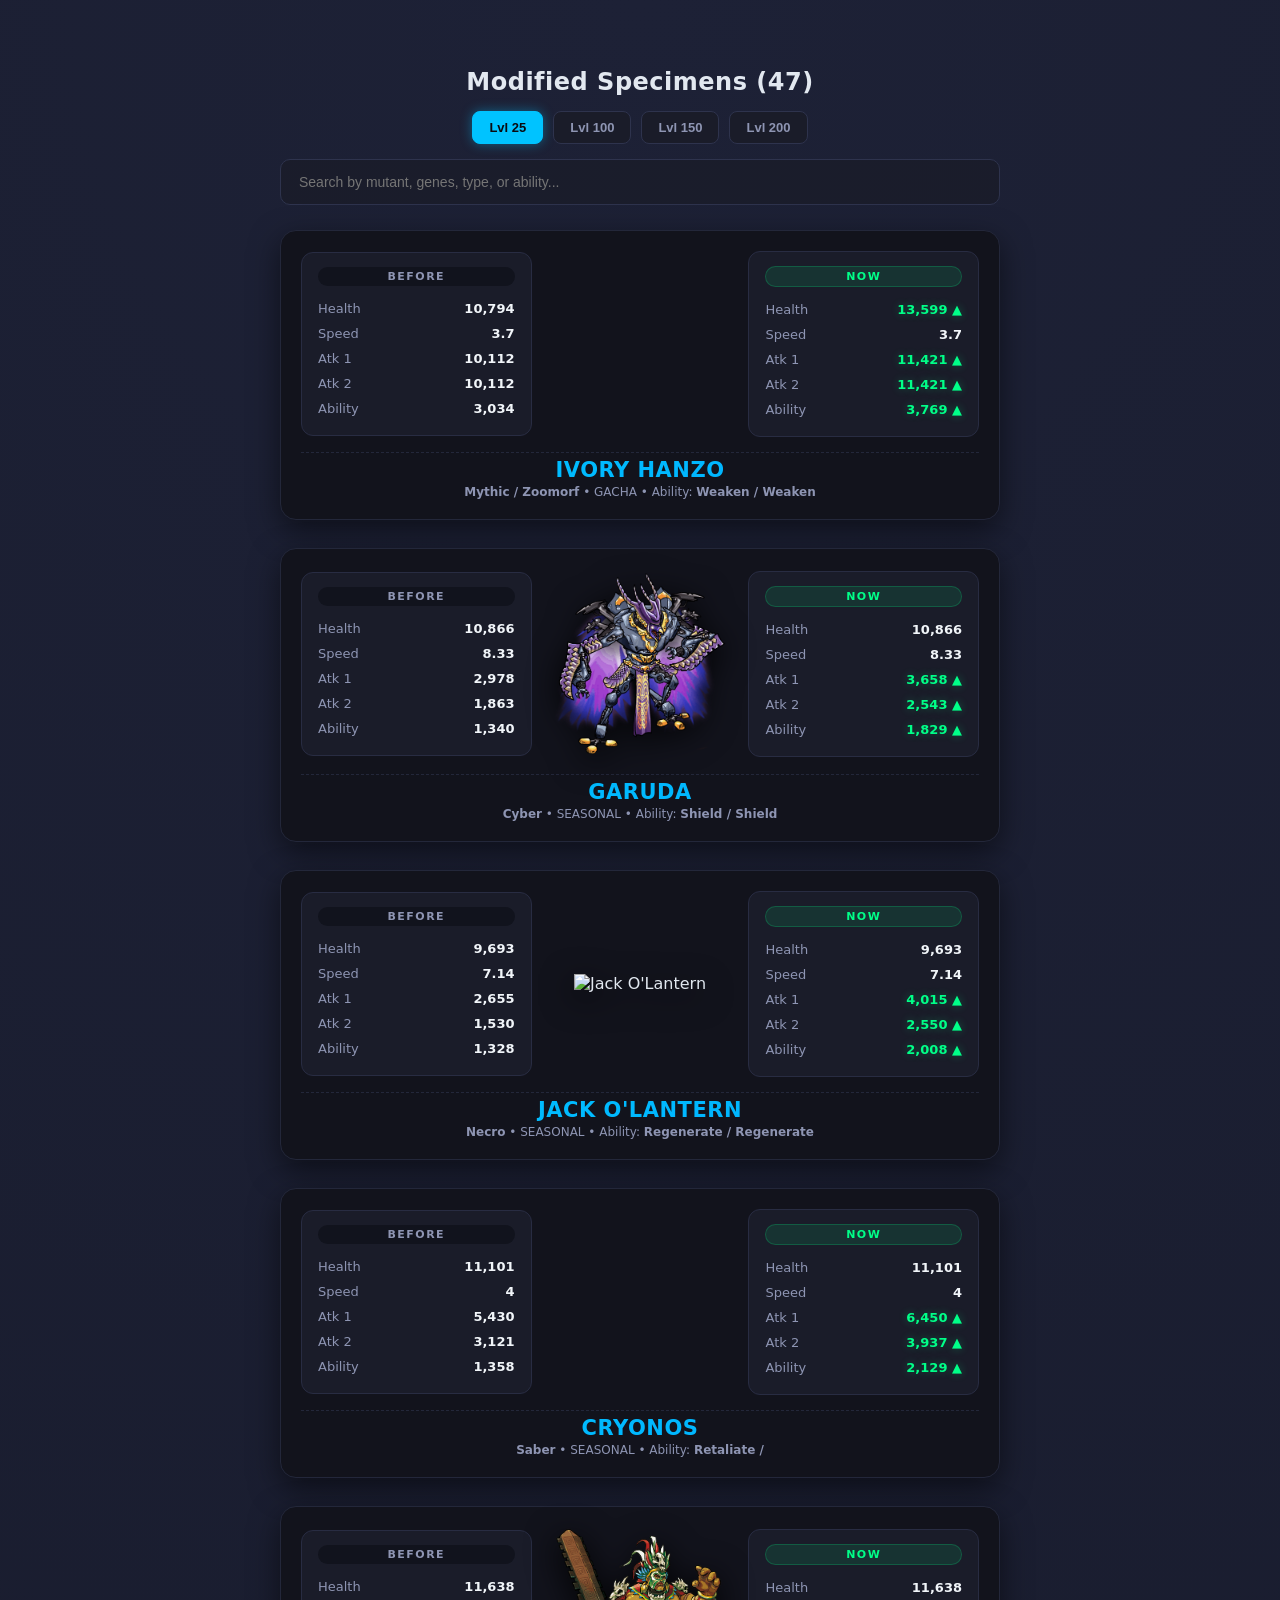
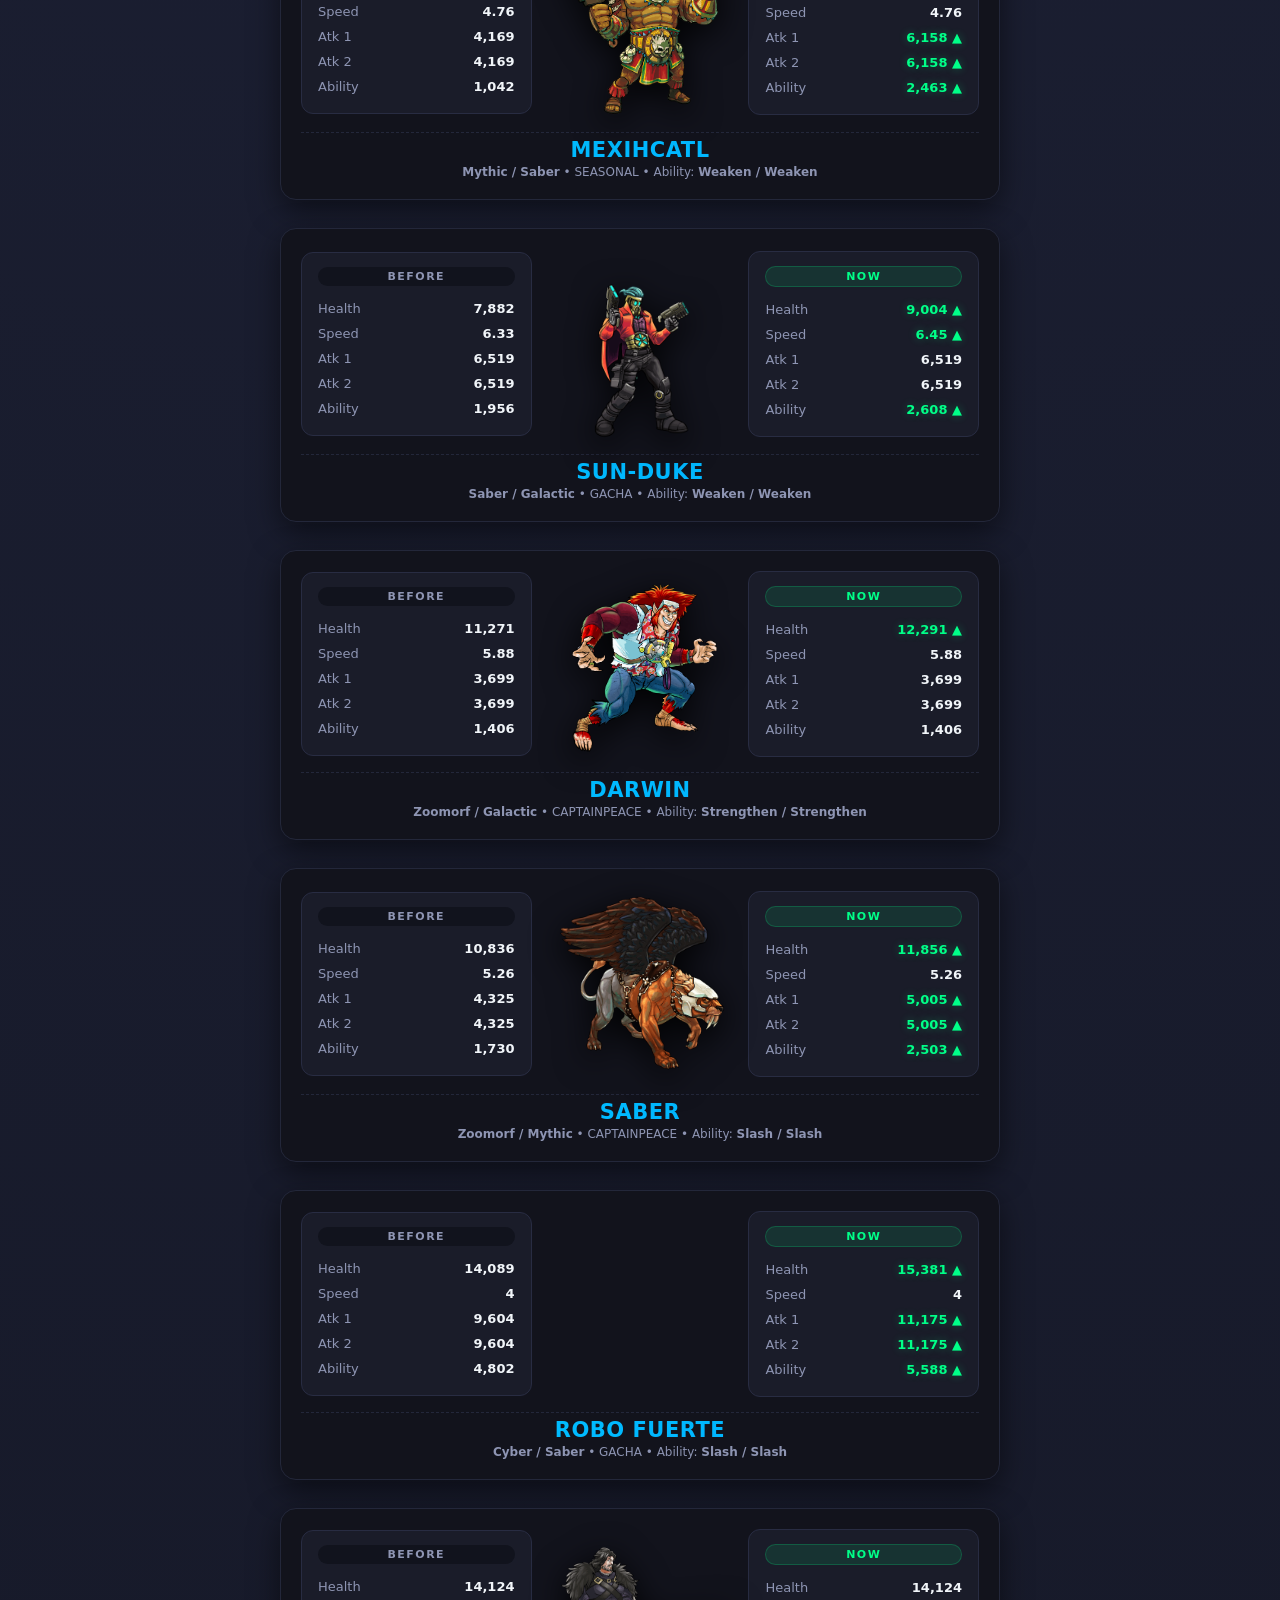
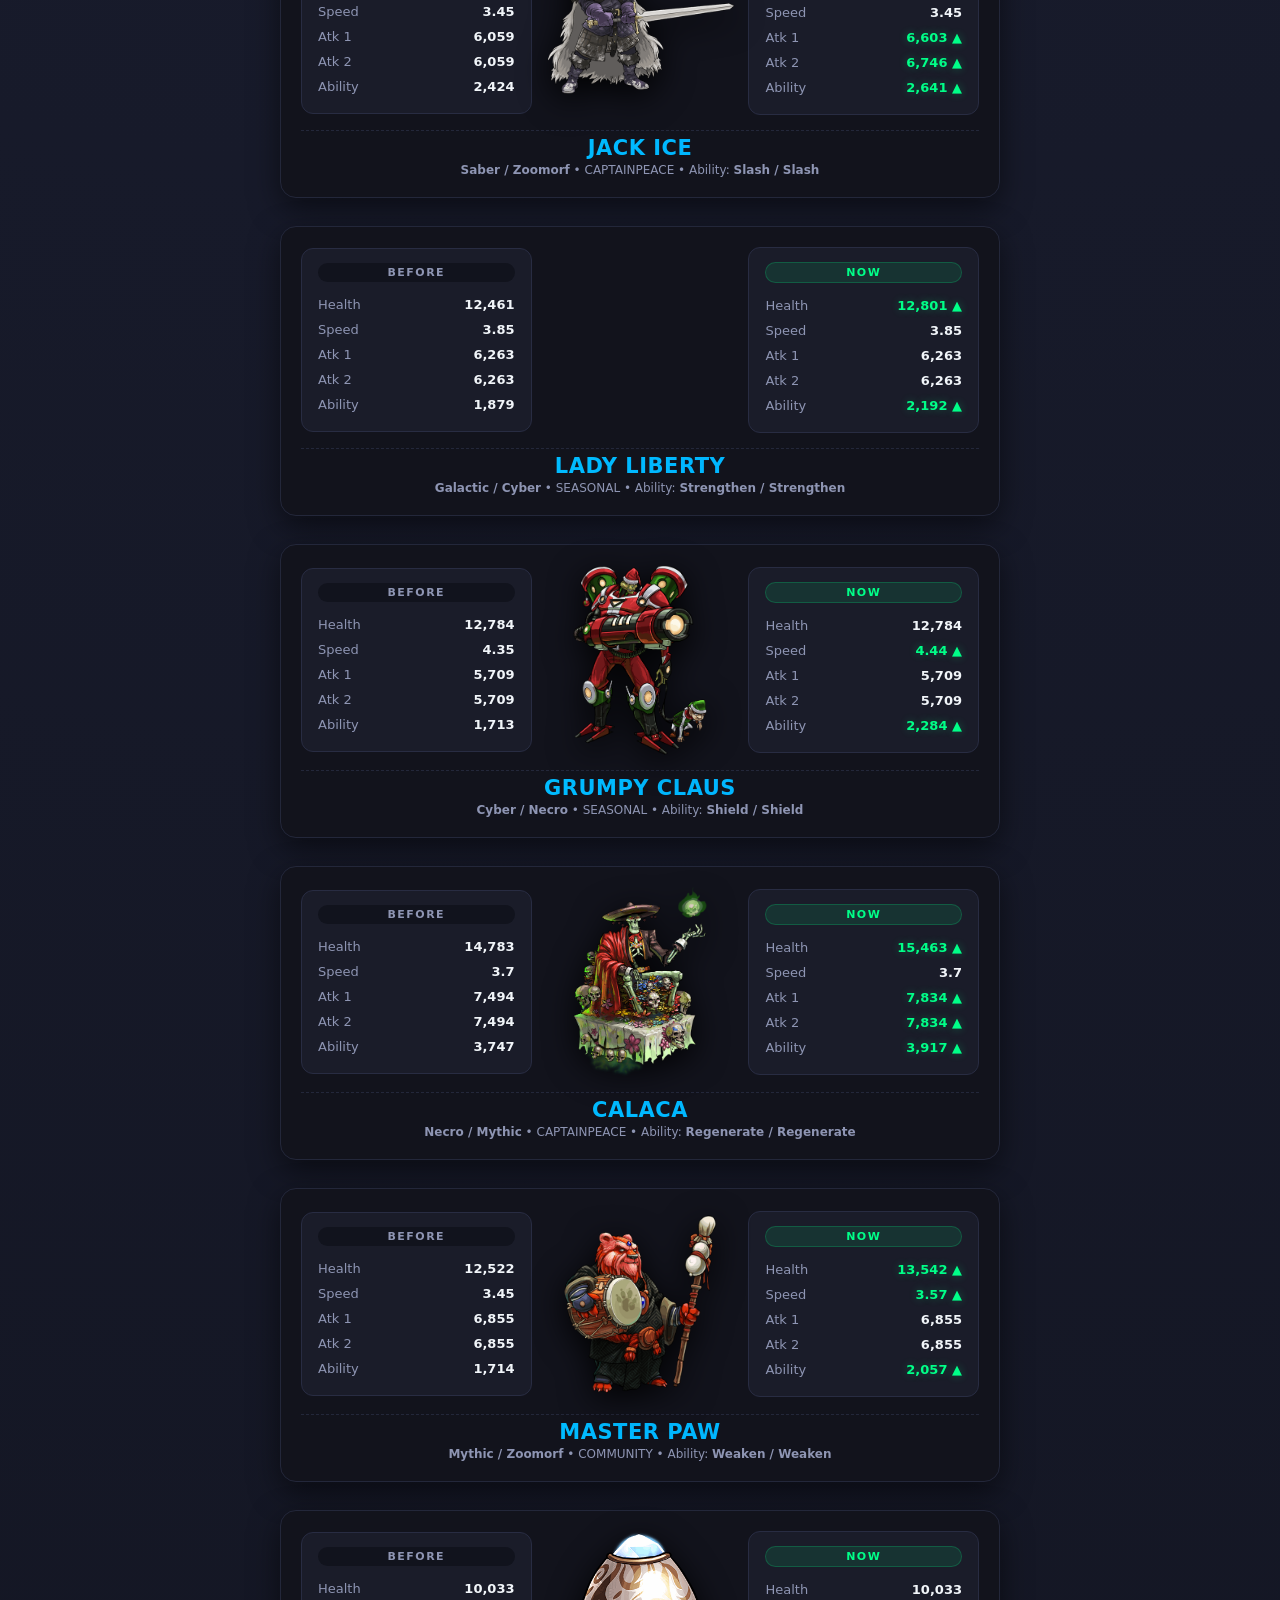
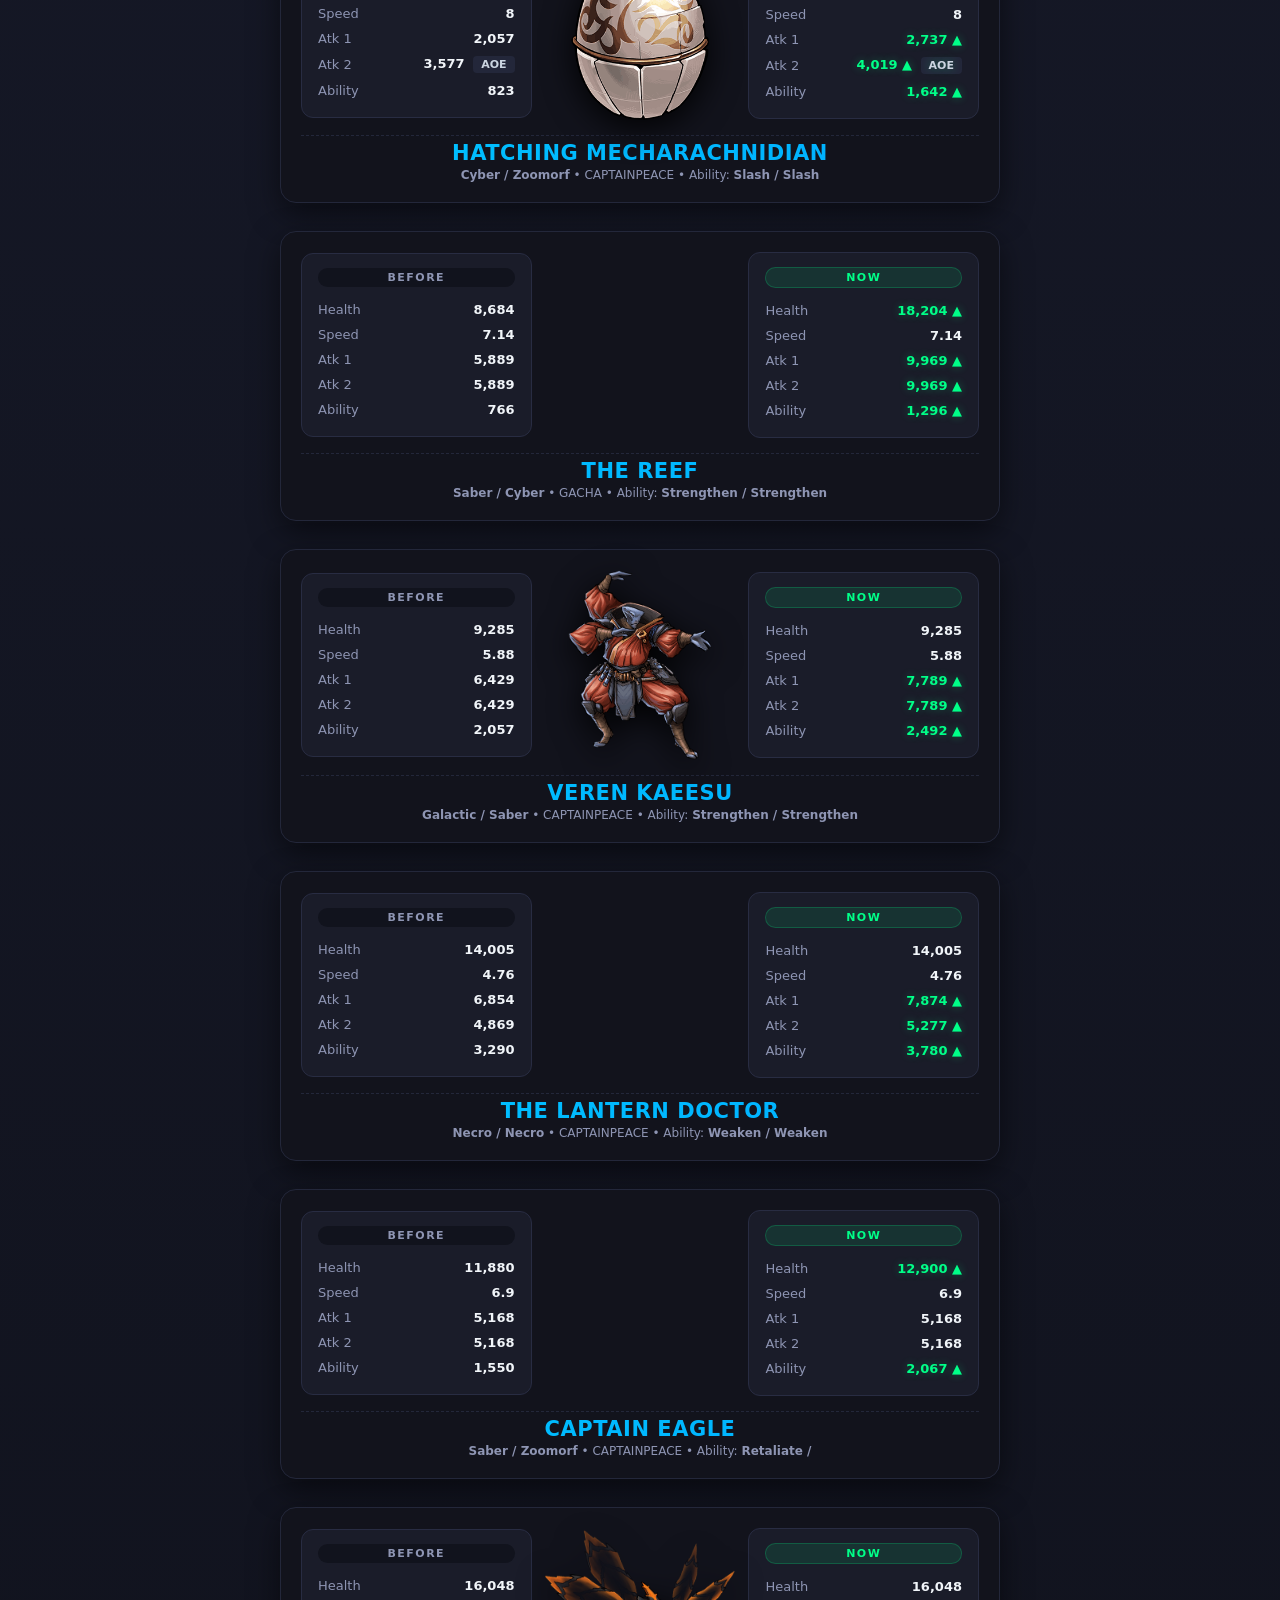
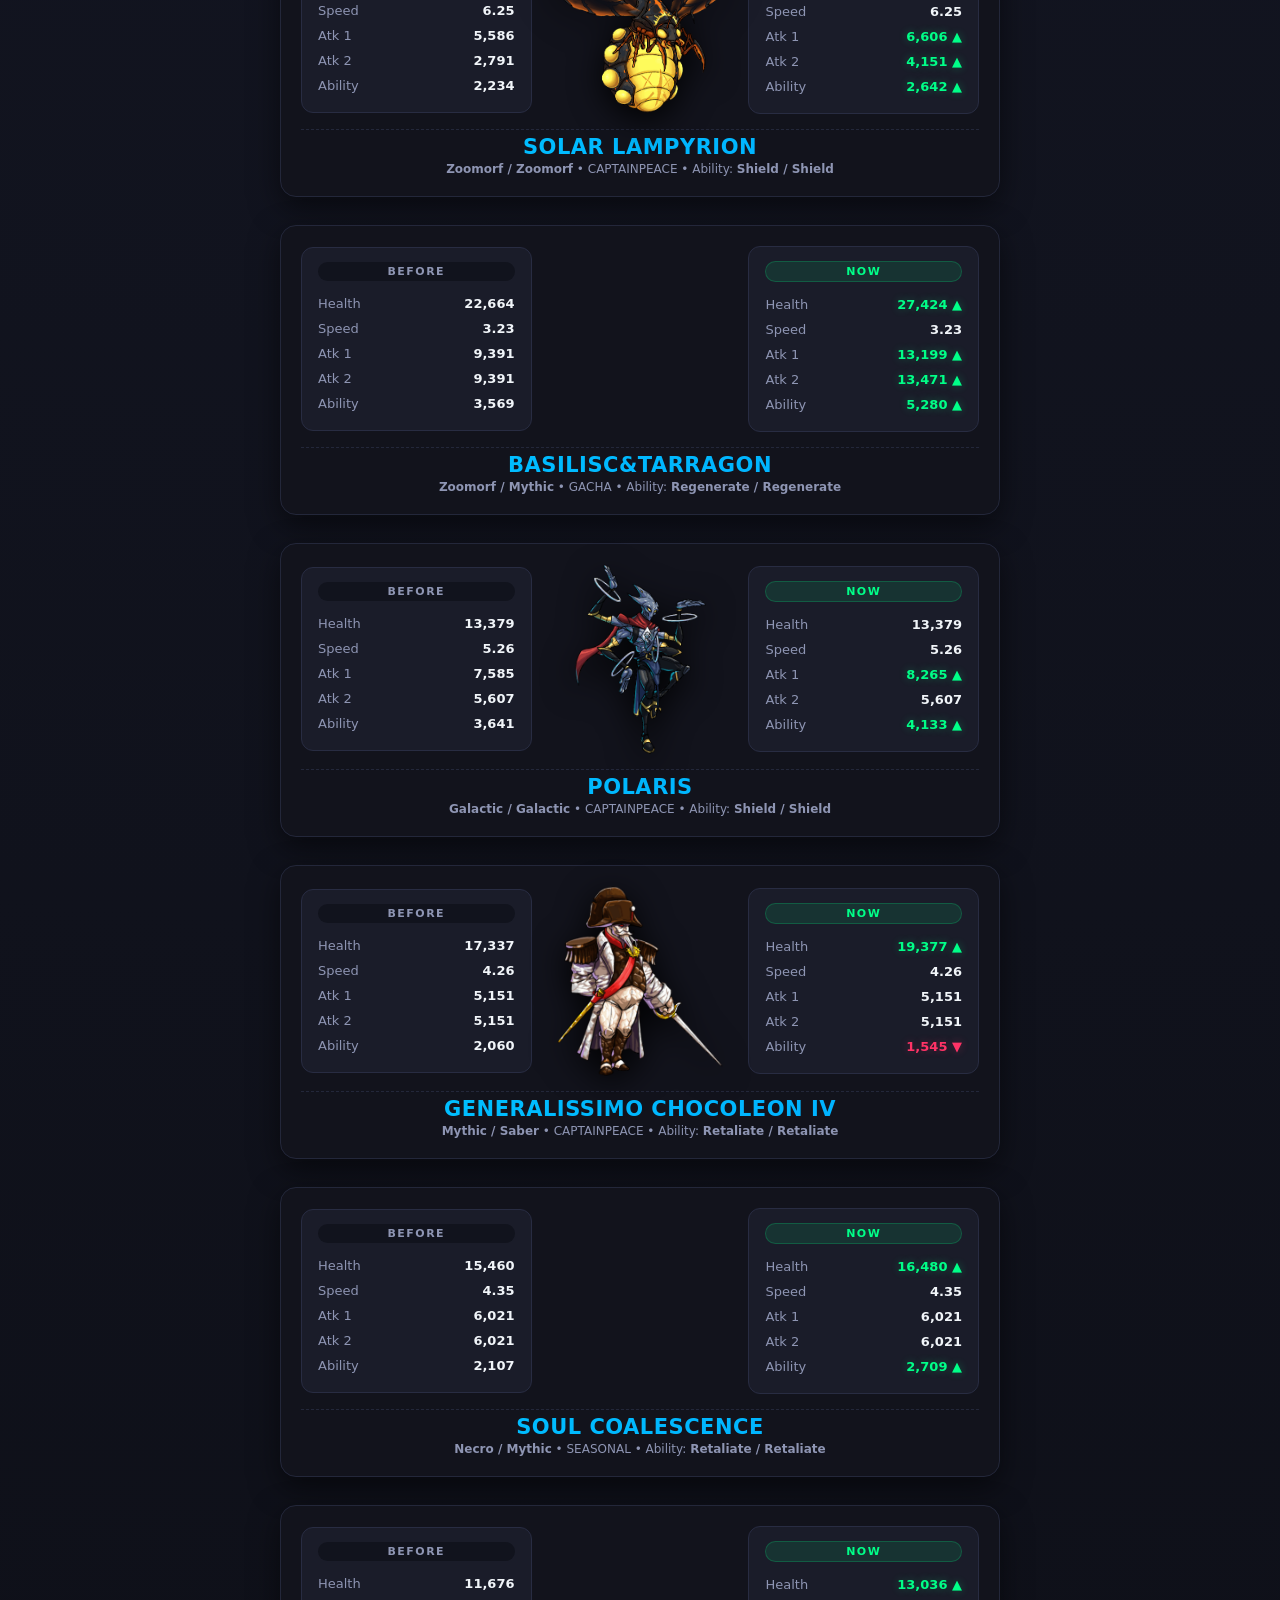
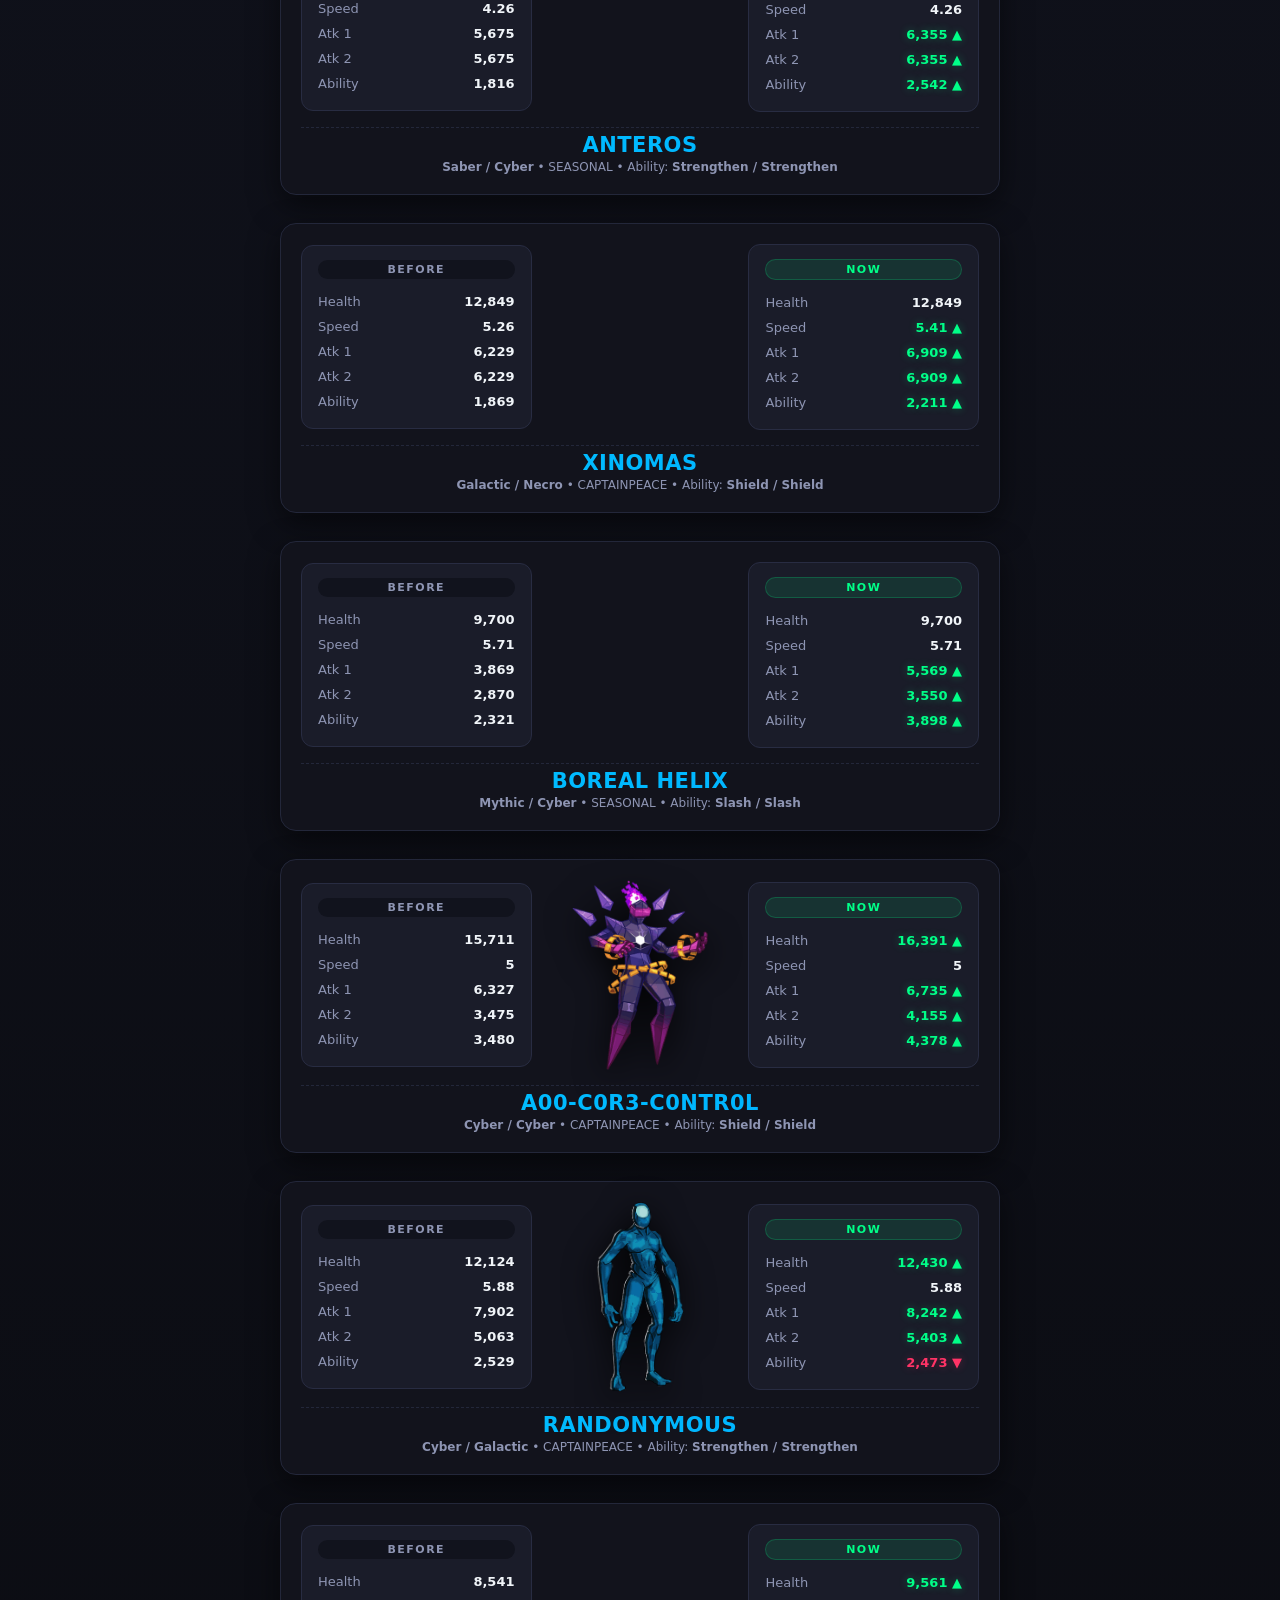
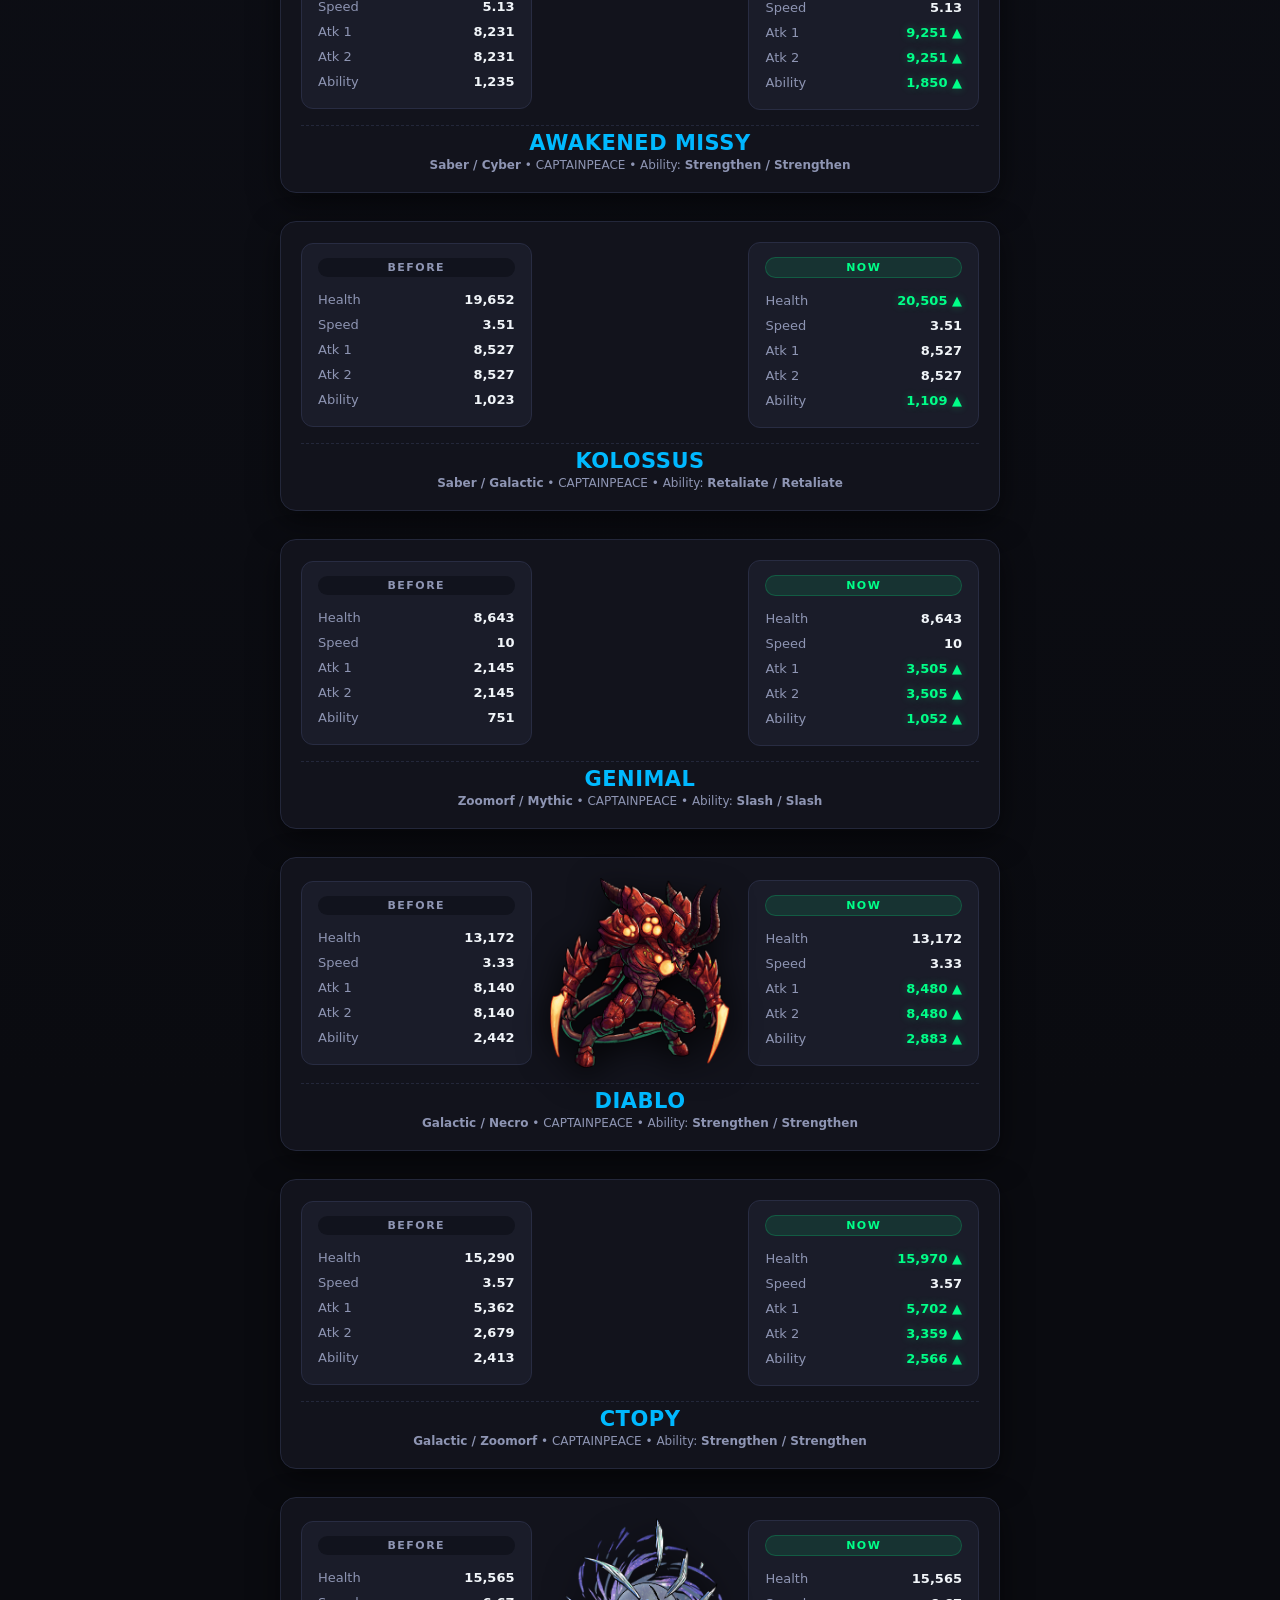
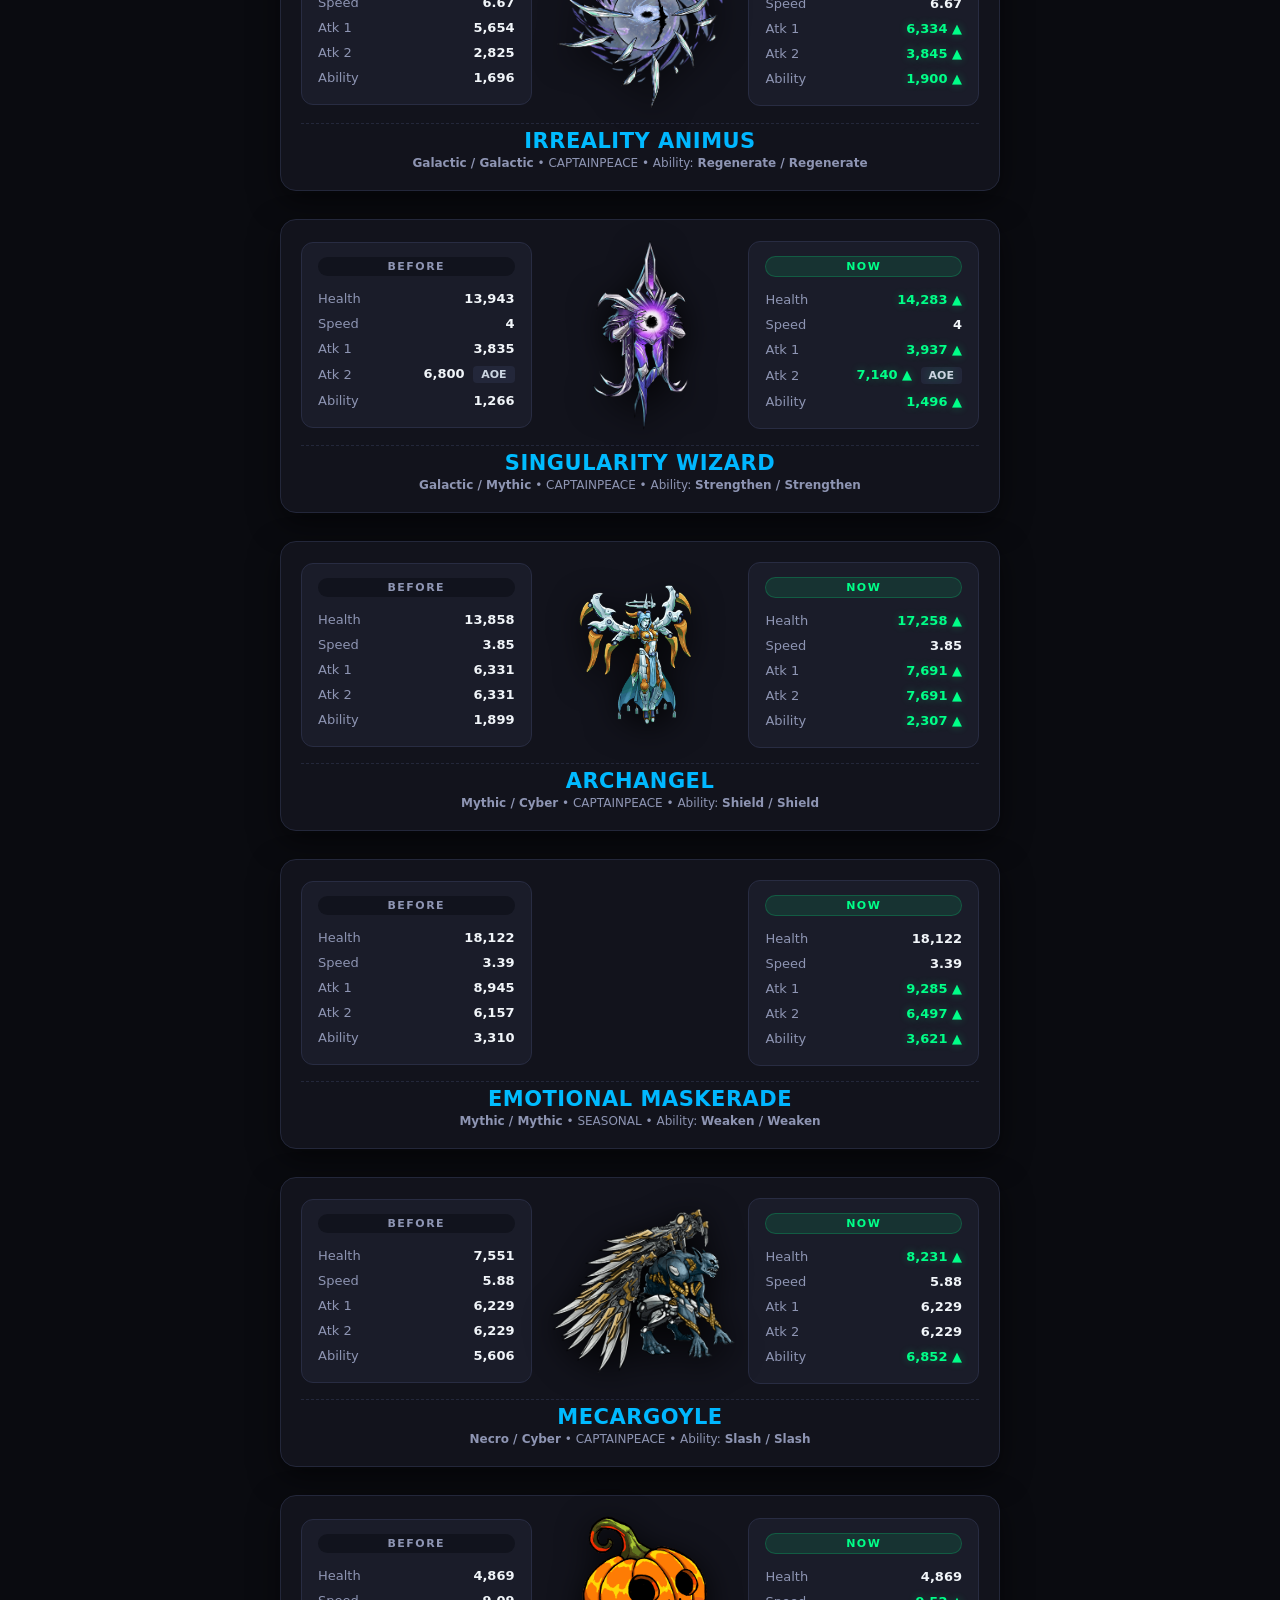
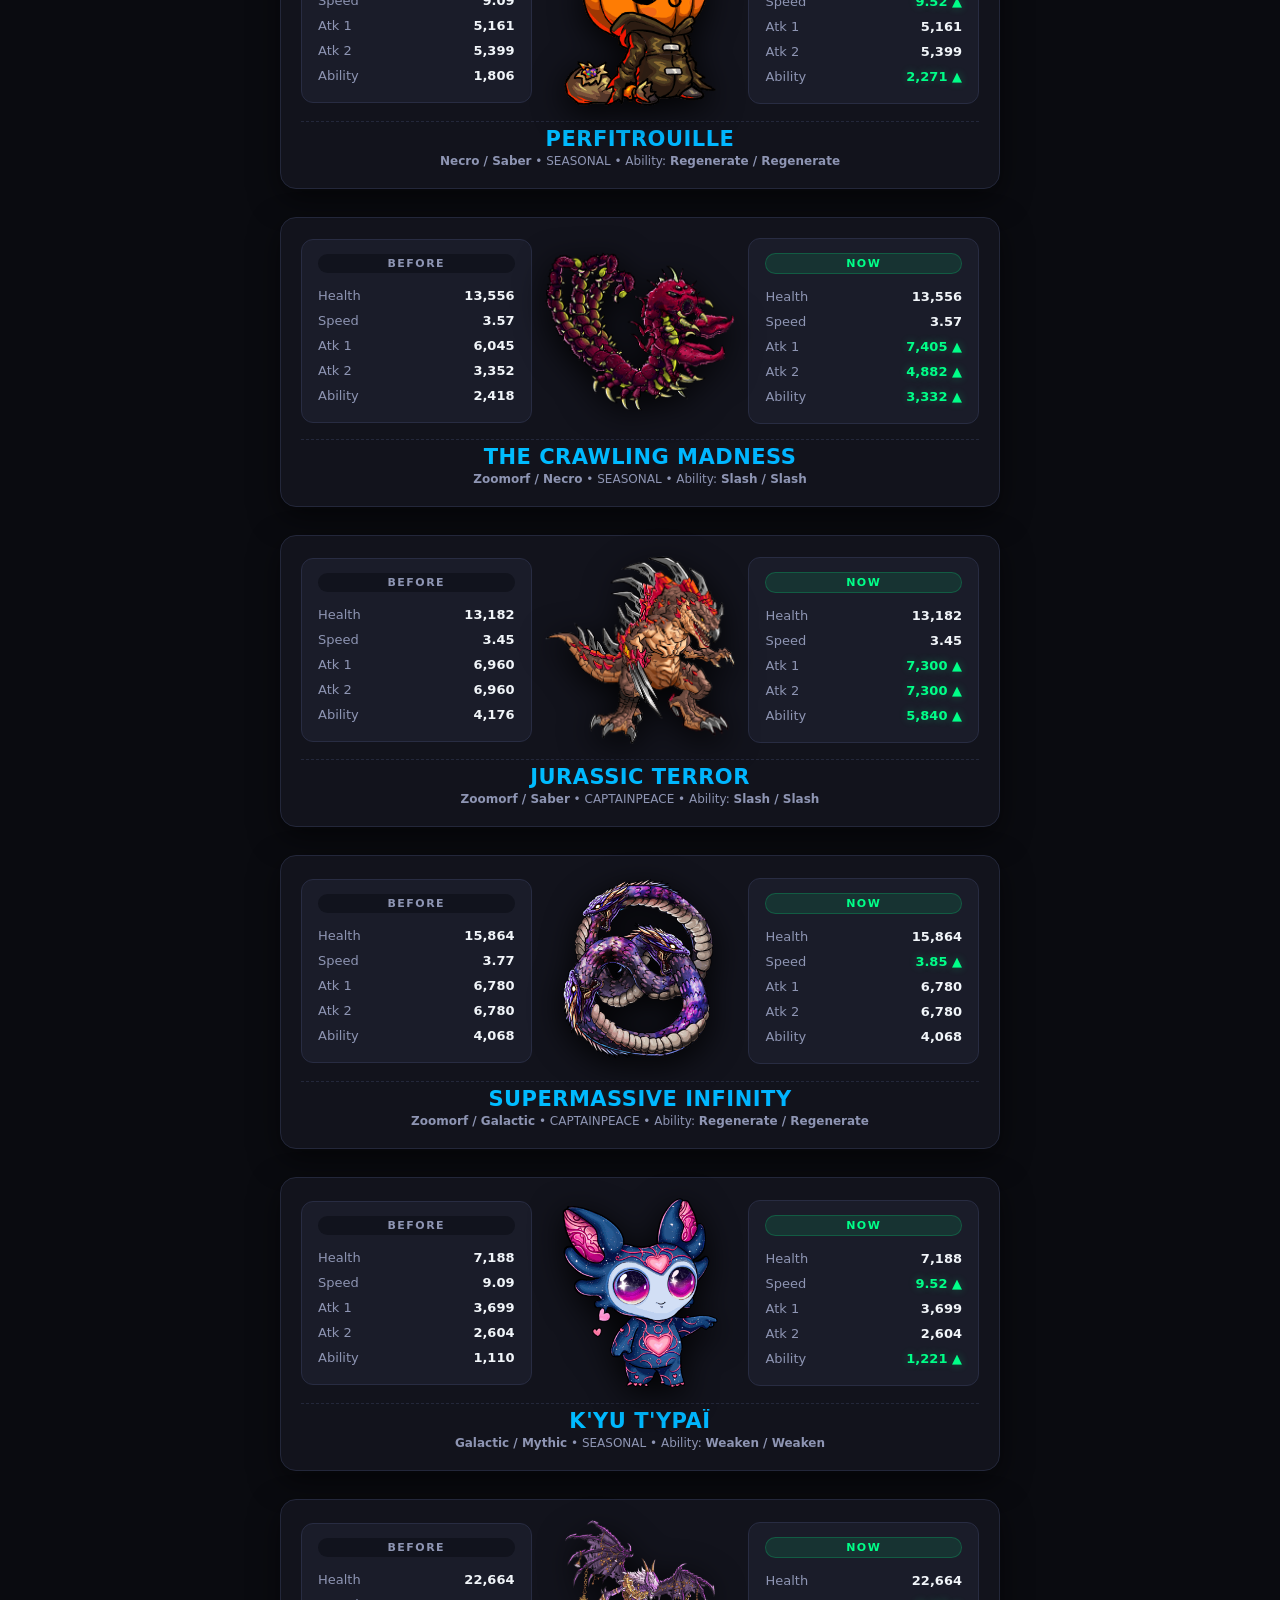
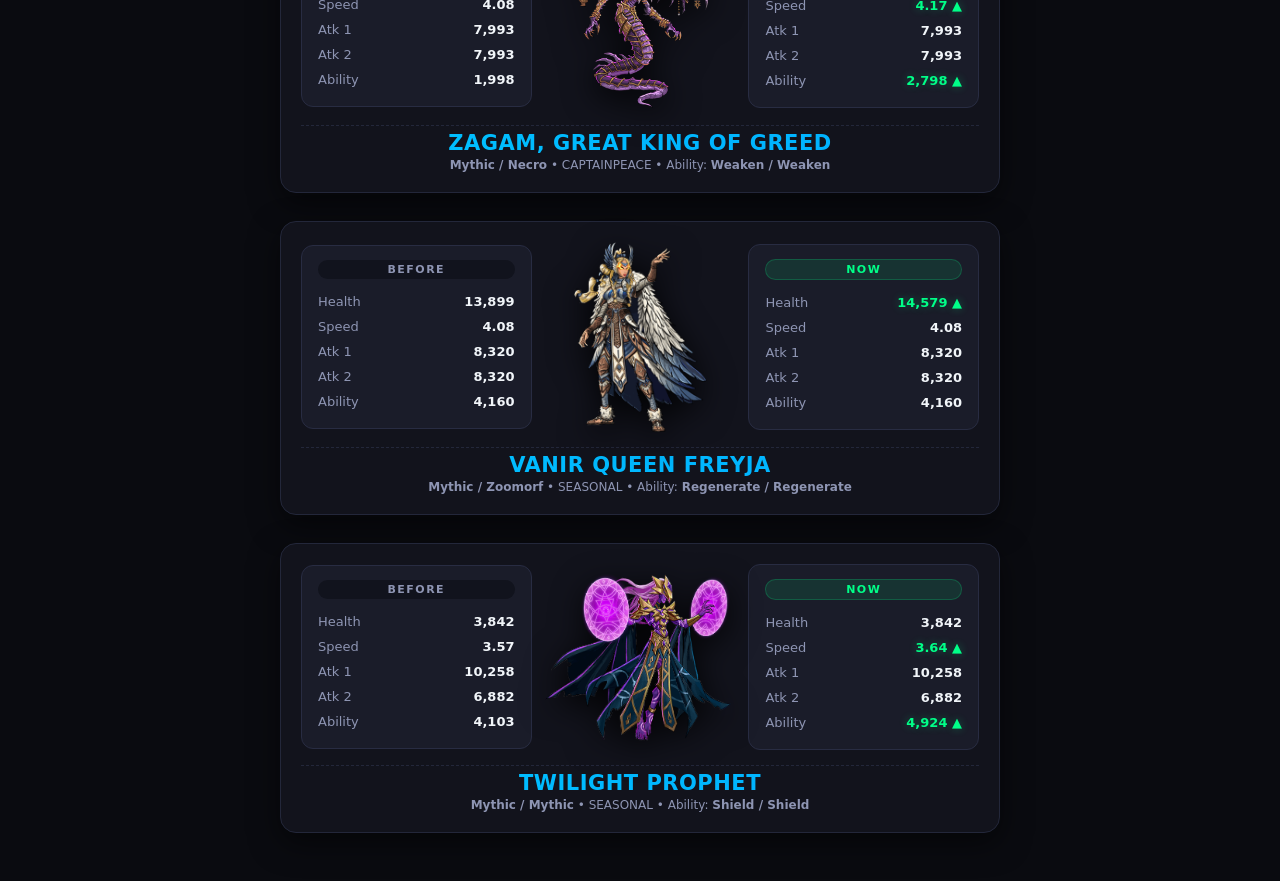
==== changes_balance.html @ 43335f40 "Add files via upload" ====
<!doctype html>
<html lang="en">
<head>
<meta charset="utf-8">
<title>Modified Mutants Preview - MGG</title>
<style>
:root {
    --bg-dark: #0a0b10;
    --card-bg: #12131c;
    --panel-bg: #1a1c29;
    --accent-gold: linear-gradient(135deg, #00c3ff, #00aeff);
    --green-up: #00ff88;
    --red-down: #ff3366;
    --text-muted: #8e95b3;
}

body {
    font-family: 'Inter', system-ui, -apple-system, sans-serif;
    background: var(--bg-dark);
    background-image: radial-gradient(circle at 50% 0%, #1d2136 0%, var(--bg-dark) 70%);
    color: #e2e8f0;
    padding: 40px 20px;
    display: flex;
    flex-direction: column;
    align-items: center;
    min-height: 100vh;
}

.header-bar {
    width: 100%;
    max-width: 720px;
    margin-bottom: 25px;
    text-align: center;
}

.header-bar h2 {
    font-size: 24px;
    letter-spacing: 0.5px;
    margin-bottom: 15px;
}

/* Level Selector */
.level-selector {
    display: flex;
    justify-content: center;
    gap: 10px;
    margin-bottom: 15px;
}

.lvl-btn {
    background: #1a1c29;
    border: 1px solid #2e334d;
    color: var(--text-muted);
    padding: 8px 16px;
    border-radius: 8px;
    font-weight: 700;
    font-size: 13px;
    cursor: pointer;
    transition: all 0.2s ease;
}

.lvl-btn:hover {
    border-color: #00ccff;
    color: #fff;
}

.lvl-btn.active {
    background: #00c3ff;
    color: #0a0b10;
    border-color: #00c3ff;
    box-shadow: 0 0 12px rgba(0, 195, 255, 0.4);
}

input#search {
    width: 100%;
    padding: 14px 18px;
    background: rgba(26, 28, 41, 0.8);
    border: 1px solid #2e334d;
    border-radius: 10px;
    color: #fff;
    font-size: 14px;
    outline: none;
    box-sizing: border-box;
    transition: all 0.3s ease;
}

input#search:focus {
    border-color: #00ccff;
    box-shadow: 0 0 12px rgba(0, 204, 255, 0.2);
}

.cards-container {
    display: flex;
    flex-direction: column;
    gap: 28px;
    width: 100%;
    max-width: 720px;
}

/* GAMER / UI CARD STYLE */
.card {
    background: var(--card-bg);
    border: 1px solid #23273a;
    border-radius: 16px;
    padding: 20px;
    box-shadow: 0 10px 30px rgba(0, 0, 0, 0.5);
    display: flex;
    flex-direction: column;
    gap: 15px;
    position: relative;
    transition: transform 0.2s ease, border-color 0.2s ease;
}

.card:hover {
    transform: translateY(-2px);
    border-color: #3b4263;
}

.card-body {
    display: flex;
    justify-content: space-between;
    align-items: center;
    gap: 12px;
}

/* STATS PANELS */
.stats-panel {
    background: var(--panel-bg);
    border: 1px solid #282c42;
    border-radius: 12px;
    padding: 14px 16px;
    width: 34%;
    box-sizing: border-box;
}

.panel-title {
    text-align: center;
    font-weight: 700;
    font-size: 11px;
    letter-spacing: 1.5px;
    margin-bottom: 10px;
    padding: 3px 8px;
    border-radius: 20px;
    background: #11131d;
    color: var(--text-muted);
}

.panel-title.now {
    background: rgba(0, 255, 136, 0.1);
    color: var(--green-up);
    border: 1px solid rgba(0, 255, 136, 0.2);
}

.stats-panel table {
    width: 100%;
    border-collapse: collapse;
}

.stats-panel td {
    padding: 5px 0;
    font-size: 13px;
}

.lbl {
    color: var(--text-muted);
    font-weight: 500;
}

.val {
    text-align: right;
    font-weight: 700;
    color: #f1f5f9;
}

/* HIGHLIGHT STATS WITH GLOW */
.val.up {
    color: var(--green-up);
    text-shadow: 0 0 8px rgba(0, 255, 136, 0.3);
}

.val.down {
    color: var(--red-down);
    text-shadow: 0 0 8px rgba(255, 51, 102, 0.3);
}

/* CENTRAL IMAGE CONTAINER */
.image-panel {
    width: 28%;
    display: flex;
    justify-content: center;
    align-items: center;
    position: relative;
}

.image-panel img {
    max-width: 100%;
    max-height: 190px;
    object-fit: contain;
    filter: drop-shadow(0 8px 16px rgba(0,0,0,0.9));
}

/* CARD FOOTER */
.card-footer {
    text-align: center;
    padding-top: 5px;
    border-top: 1px dashed #23273a;
}

.mutant-name {
    font-size: 21px;
    font-weight: 900;
    background: var(--accent-gold);
    -webkit-background-clip: text;
    -webkit-text-fill-color: transparent;
    letter-spacing: 0.5px;
    text-transform: uppercase;
}

.mutant-sub {
    font-size: 12px;
    color: var(--text-muted);
    margin-top: 3px;
    font-weight: 500;
}

.badge-tag {
    display: inline-block;
    background: #23273a;
    color: #cbd5e1;
    padding: 2px 8px;
    border-radius: 4px;
    font-size: 11px;
    margin-left: 4px;
}
</style>
</head>
<body>

<div class="header-bar">
    <h2 id="total-count">Modified Specimens (0)</h2>
    
    <!-- Level Buttons -->
    <div class="level-selector">
        <button class="lvl-btn active" onclick="changeLevel('25')">Lvl 25</button>
        <button class="lvl-btn" onclick="changeLevel('100')">Lvl 100</button>
        <button class="lvl-btn" onclick="changeLevel('150')">Lvl 150</button>
        <button class="lvl-btn" onclick="changeLevel('200')">Lvl 200</button>
    </div>

    <input type="text" id="search" onkeyup="filterCards()" placeholder="Search by mutant, genes, type, or ability...">
</div>

<div class="cards-container" id="container">
    <!-- Cards will be dynamically generated here -->
</div>

<script>
let globalData = {};
let currentLevel = '25';

// Gene Mapping Dictionary
const geneMap = {
    'A': 'Cyber',
    'B': 'Necro',
    'C': 'Saber',
    'D': 'Zoomorf',
    'E': 'Galactic',
    'F': 'Mythic'
};

// Helper function to resolve genes from Specimen ID (e.g. "Specimen_FD_03" -> "Mythic / Zoomorf")
function getGenesFromSpecimen(specimenId) {
    const code = specimenId.replace(/^Specimen_/i, '').split('_')[0].toUpperCase();
    if (code.length >= 2) {
        const gene1 = geneMap[code[0]] || code[0];
        const gene2 = geneMap[code[1]] || code[1];
        return `${gene1} / ${gene2}`;
    } else if (code.length === 1) {
        return geneMap[code[0]] || code[0];
    }
    return 'Unknown';
}

// Format numbers with commas (e.g. 13,599)
function formatNum(num) {
    return Number(num).toLocaleString('en-US');
}

// Fetch JSON and initialize
async function loadMutants() {
    try {
        const response = await fetch('mutantes_modificados.json');
        globalData = await response.json();
        
        const count = Object.keys(globalData).length;
        document.getElementById('total-count').textContent = `Modified Specimens (${count})`;

        renderCards();
    } catch (e) {
        console.error("Error loading mutantes_modificados.json:", e);
        document.getElementById('container').innerHTML = "<p style='text-align:center;'>Error loading JSON data.</p>";
    }
}

// Change active level
function changeLevel(lvl) {
    currentLevel = lvl;
    document.querySelectorAll('.lvl-btn').forEach(btn => {
        btn.classList.toggle('active', btn.textContent.includes(lvl));
    });
    renderCards();
}

// Render mutant cards
function renderCards() {
    const container = document.getElementById('container');
    container.innerHTML = '';

    for (const [specimenId, item] of Object.entries(globalData)) {
        const oldData = item.old;
        const newData = item.new;

        // 1. Clean mutant name (remove "(Basic)")
        const rawName = newData.Name || '';
        const name = rawName.replace(/\s*\(Basic\)/gi, '').trim();

        // 2. Format image filename: "Specimen_CA_11" -> "ca_11.png"
        const cleanImgName = specimenId.replace(/^Specimen_/i, '').toLowerCase();
        const imagePath = `images/${cleanImgName}.png`;

        // 3. Resolve Genes
        const genes = getGenesFromSpecimen(specimenId);

        const type = newData.Type;
        const ability = newData.Name_of_Ability;
        const isAOE = newData.Multiple.toLowerCase().includes('multi') || newData.Multiple.toLowerCase().includes('1p');
        const aoeBadge = isAOE ? ' <span class="badge-tag">AOE</span>' : '';

        // Stats for selected level
        const oldLvl = oldData.levels[currentLevel] || {};
        const newLvl = newData.levels[currentLevel] || {};

        // Helper to compare and set up/down classes
        function getStatRow(label, oldVal, newVal, isFloat = false) {
            let cls = '';
            let symbol = '';

            if (newVal > oldVal) {
                cls = 'up';
                symbol = ' ▲';
            } else if (newVal < oldVal) {
                cls = 'down';
                symbol = ' ▼';
            }

            const oldFormatted = isFloat ? oldVal : formatNum(oldVal);
            const newFormatted = isFloat ? newVal : formatNum(newVal);

            return {
                oldHtml: `<tr><td class="lbl">${label}</td><td class="val">${oldFormatted}</td></tr>`,
                newHtml: `<tr><td class="lbl">${label}</td><td class="val ${cls}">${newFormatted}${symbol}</td></tr>`
            };
        }

        // Special row for Atk 2 with AOE badge
        function getAtk2Row(oldVal, newVal) {
            let cls = '';
            let symbol = '';
            if (newVal > oldVal) { cls = 'up'; symbol = ' ▲'; }
            else if (newVal < oldVal) { cls = 'down'; symbol = ' ▼'; }

            return {
                oldHtml: `<tr><td class="lbl">Atk 2</td><td class="val">${formatNum(oldVal)}${aoeBadge}</td></tr>`,
                newHtml: `<tr><td class="lbl">Atk 2</td><td class="val ${cls}">${formatNum(newVal)}${symbol}${aoeBadge}</td></tr>`
            };
        }

        const life = getStatRow('Health', oldLvl.Life || 0, newLvl.Life || 0);
        const speed = getStatRow('Speed', oldData.Speed || 0, newData.Speed || 0, true);
        const atk1 = getStatRow('Atk 1', oldLvl.Atk1 || 0, newLvl.Atk1 || 0);
        const atk2 = getAtk2Row(oldLvl.Atk2 || 0, newLvl.Atk2 || 0);
        const hab = getStatRow('Ability', oldLvl.Ability_Atk1_pct || 0, newLvl.Ability_Atk1_pct || 0);

        // Search text
        const searchKeywords = `${name} ${genes} ${type} ${ability} ${specimenId} ${cleanImgName}`.toLowerCase();

        // Card HTML construction
        const cardHtml = `
        <div class="card" data-search="${searchKeywords}">
            <div class="card-body">
                <!-- BEFORE -->
                <div class="stats-panel">
                    <div class="panel-title">BEFORE</div>
                    <table>
                        ${life.oldHtml}
                        ${speed.oldHtml}
                        ${atk1.oldHtml}
                        ${atk2.oldHtml}
                        ${hab.oldHtml}
                    </table>
                </div>

                <!-- IMAGE -->
                <div class="image-panel">
                    <img src="${imagePath}" alt="${name}" onerror="this.src='https://via.placeholder.com/150x180/1a1c29/00c3ff?text=${encodeURIComponent(name)}';">
                </div>

                <!-- NOW -->
                <div class="stats-panel">
                    <div class="panel-title now">NOW</div>
                    <table>
                        ${life.newHtml}
                        ${speed.newHtml}
                        ${atk1.newHtml}
                        ${atk2.newHtml}
                        ${hab.newHtml}
                    </table>
                </div>
            </div>

            <!-- FOOTER -->
            <div class="card-footer">
                <div class="mutant-name">${name}</div>
                <div class="mutant-sub"><b>${genes}</b> • ${type} • Ability: <b>${ability}</b></div>
            </div>
        </div>
        `;

        container.insertAdjacentHTML('beforeend', cardHtml);
    }

    filterCards();
}

// Filter cards with search input
function filterCards() {
    let q = document.getElementById('search').value.toLowerCase();
    let cards = document.querySelectorAll('.card');
    cards.forEach(card => {
        let text = card.getAttribute('data-search');
        card.style.display = text.includes(q) ? 'flex' : 'none';
    });
}

// Load data when DOM is ready
document.addEventListener('DOMContentLoaded', loadMutants);
</script>

</body>
</html>
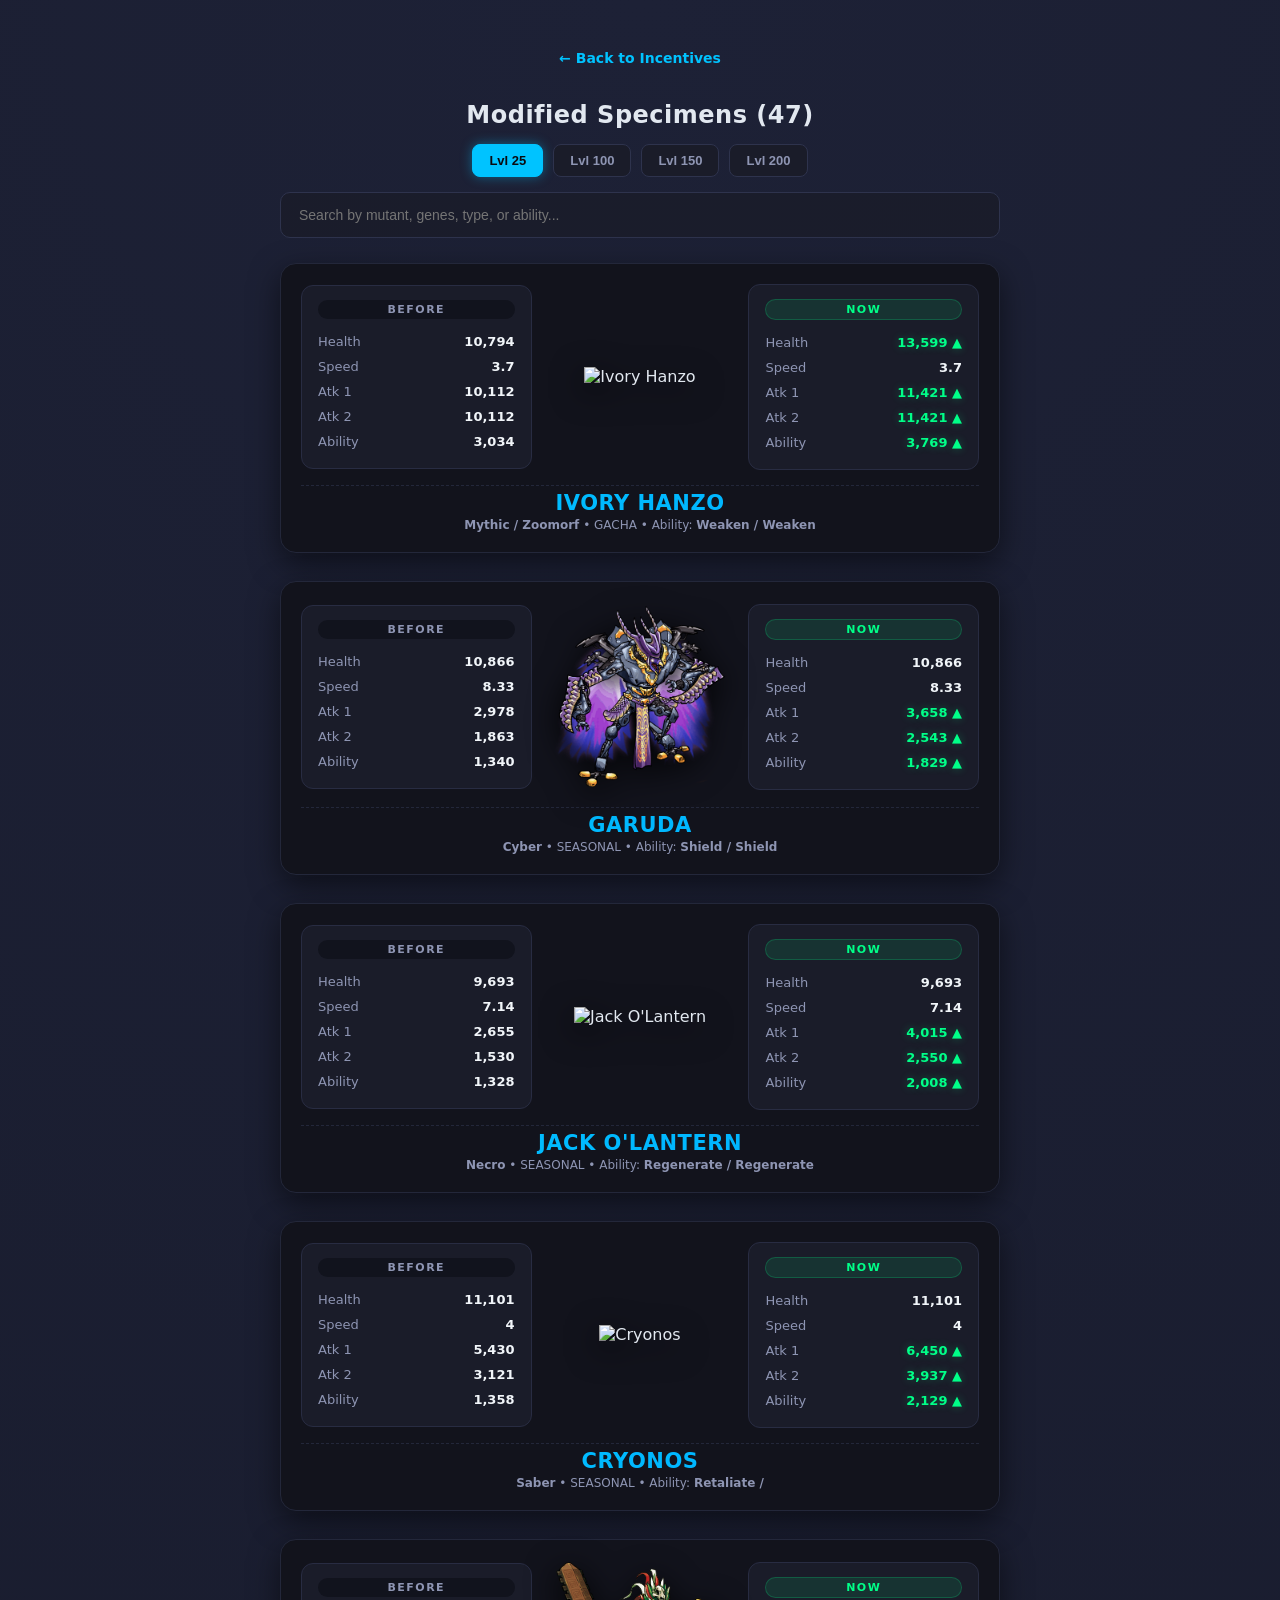
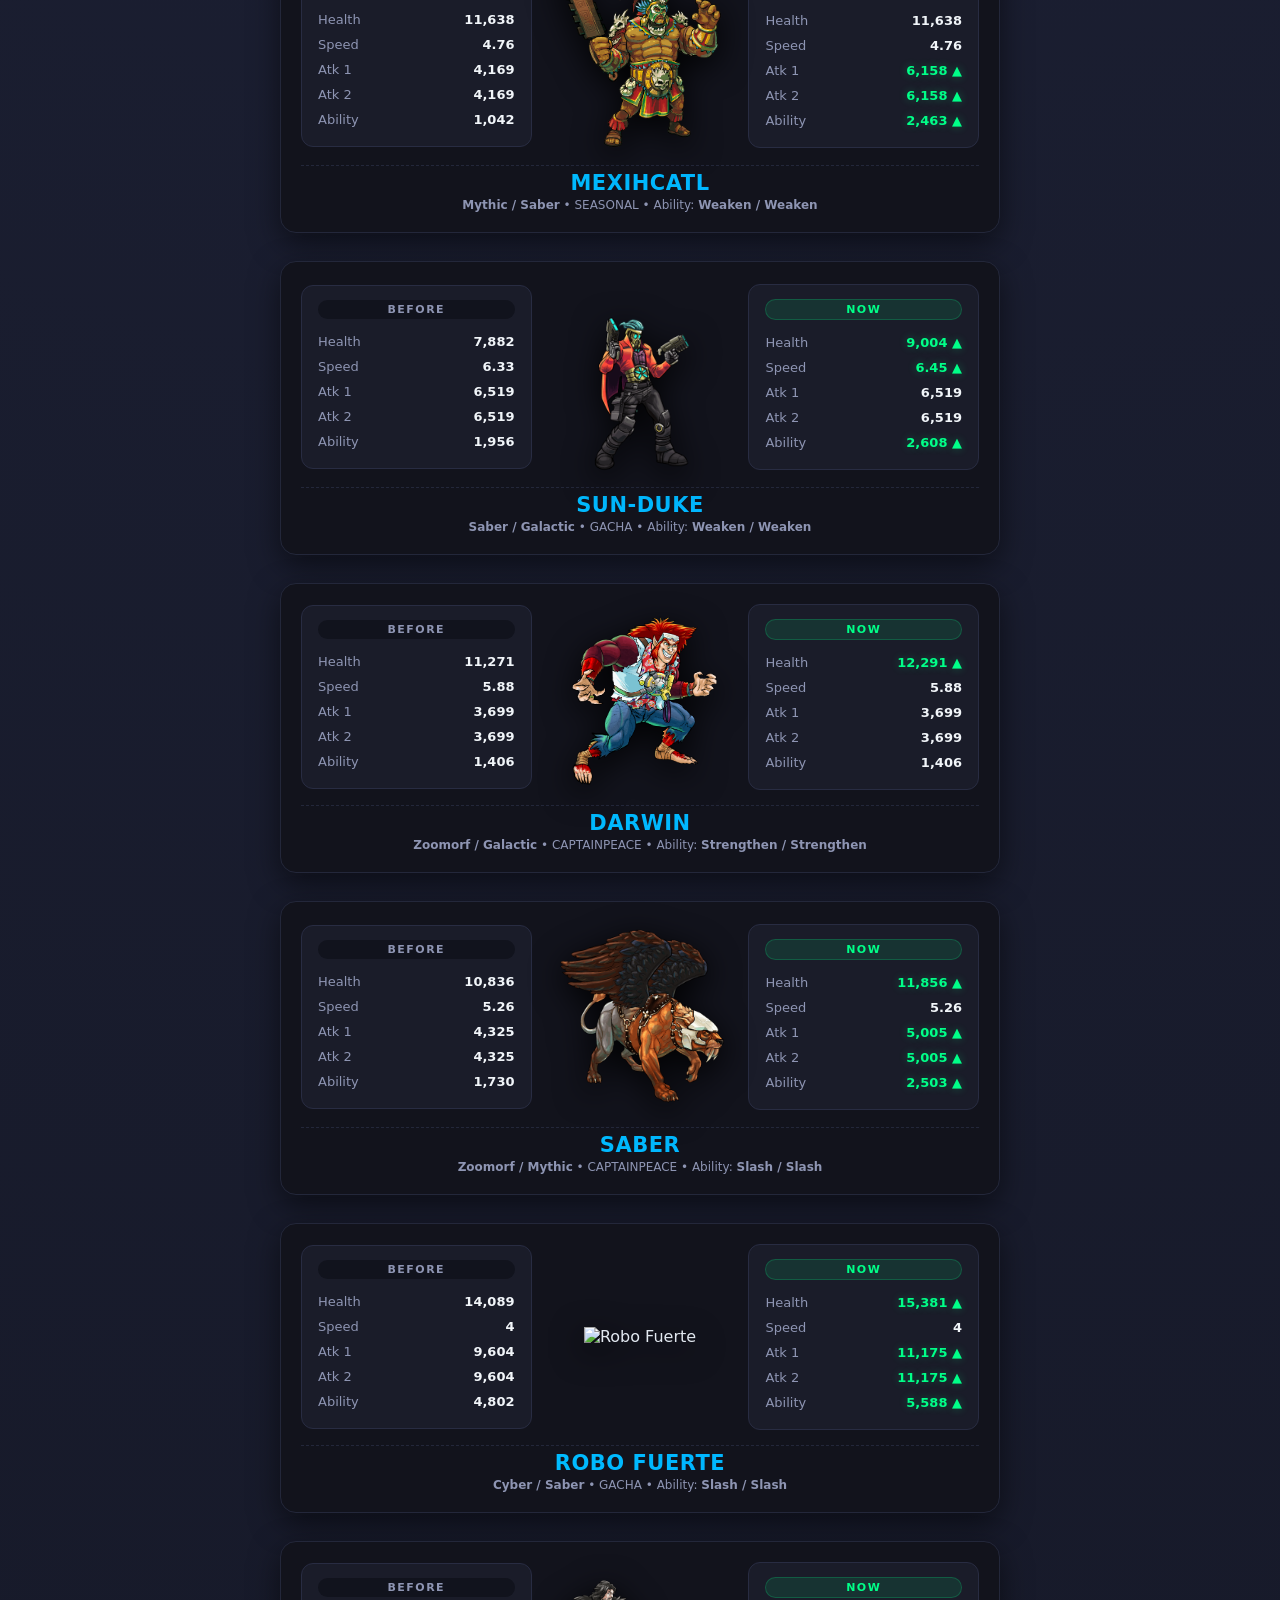
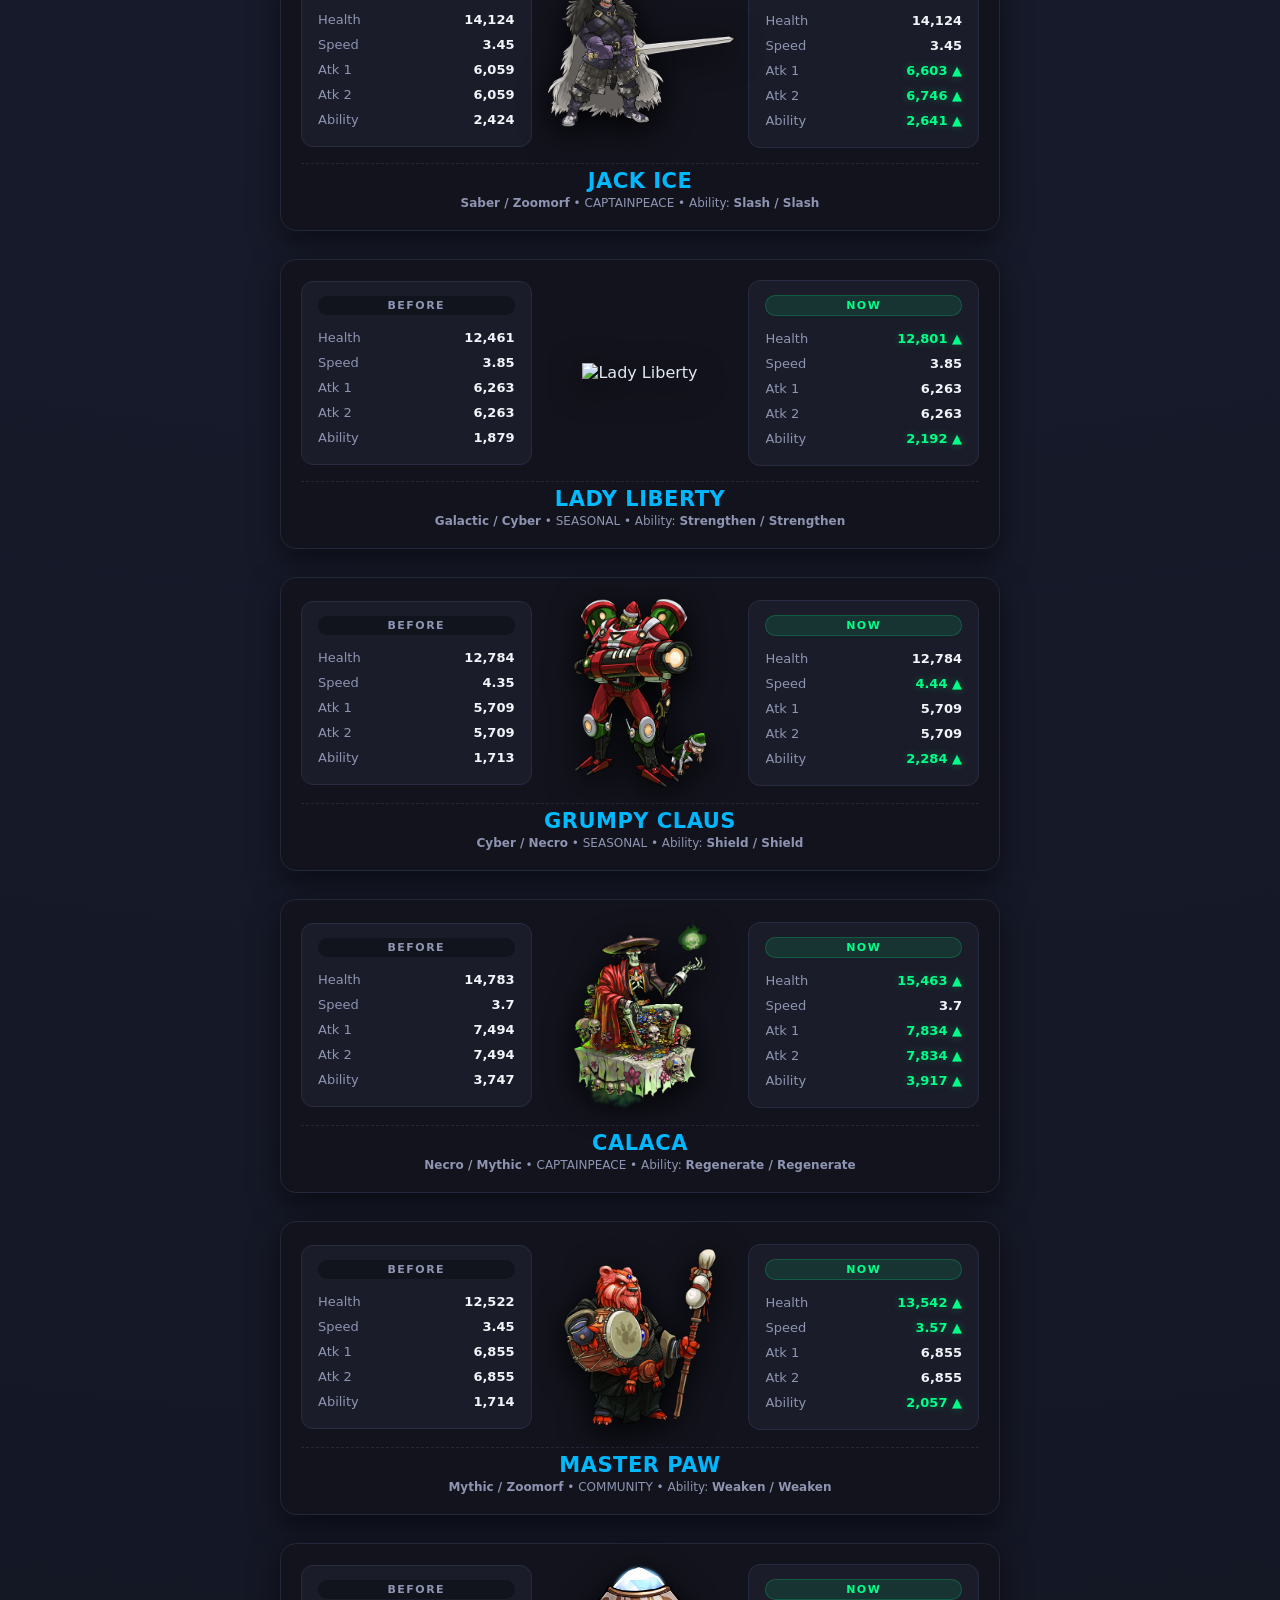
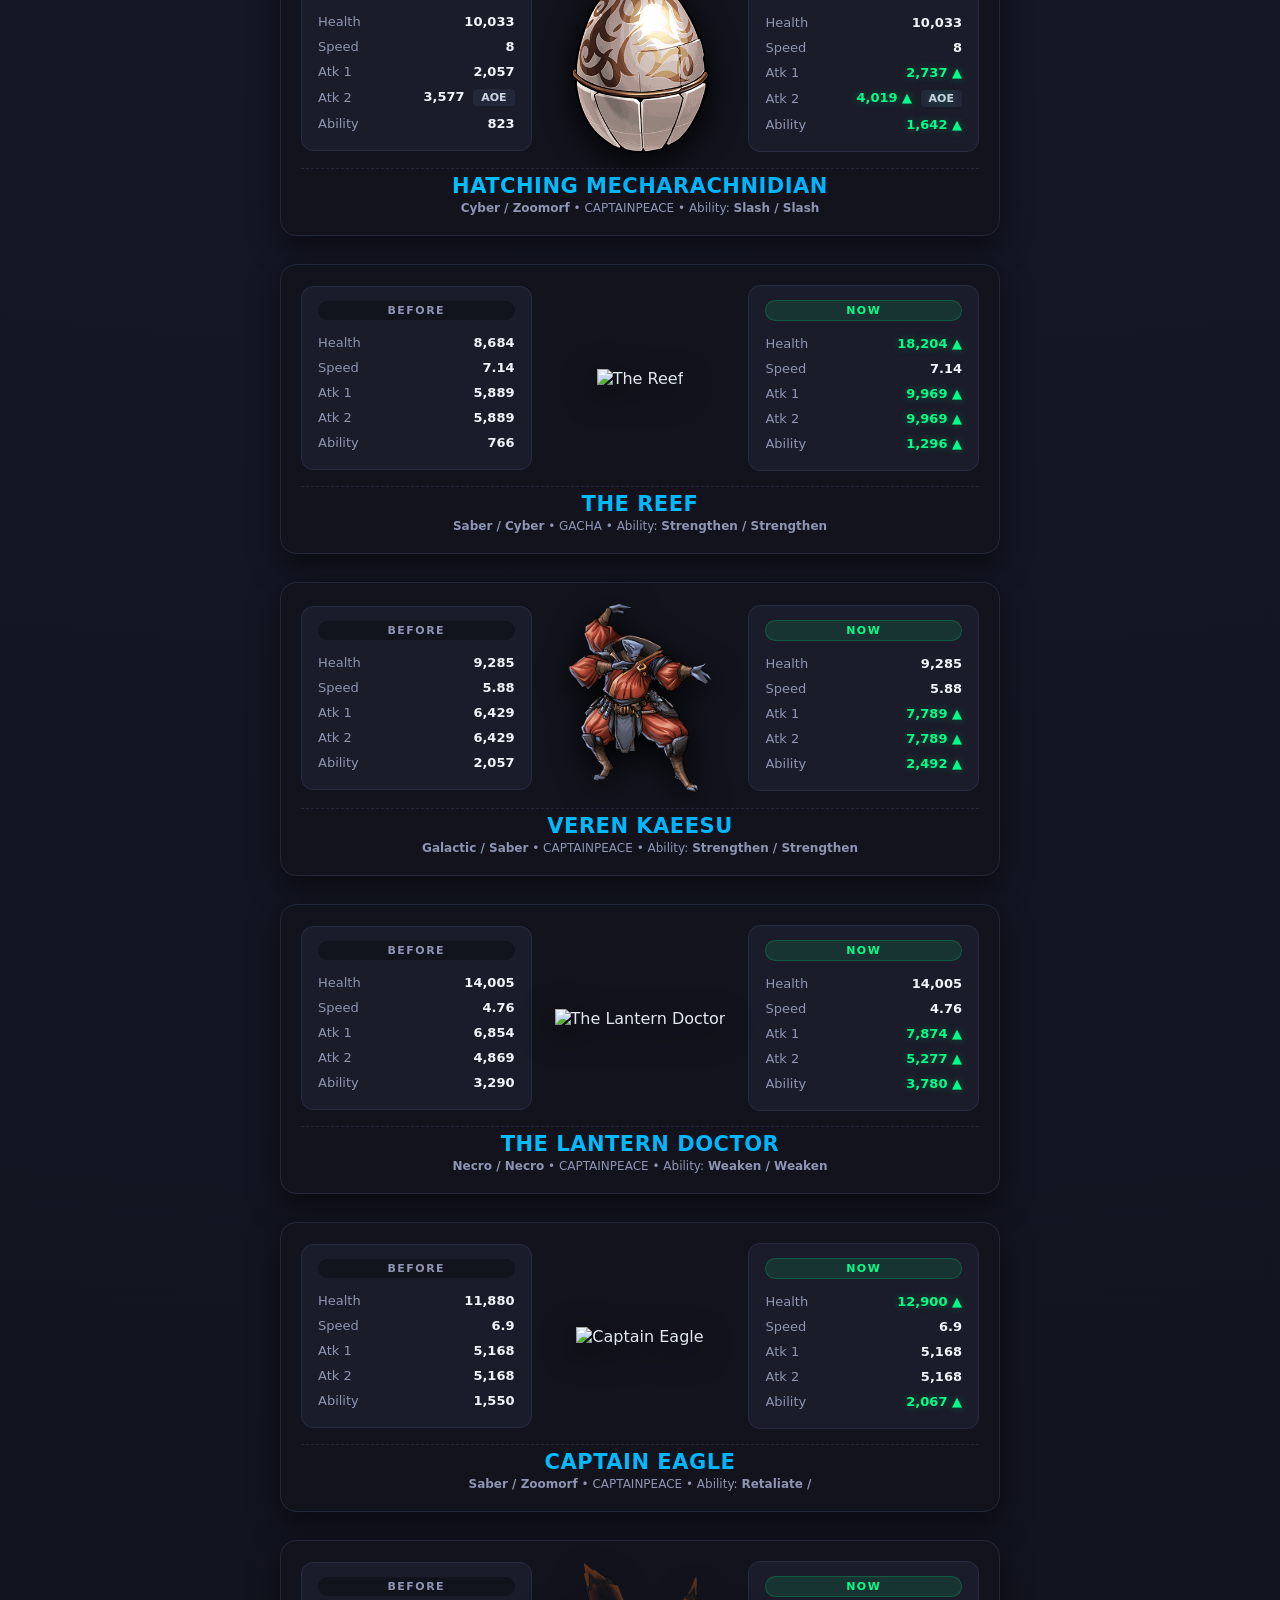
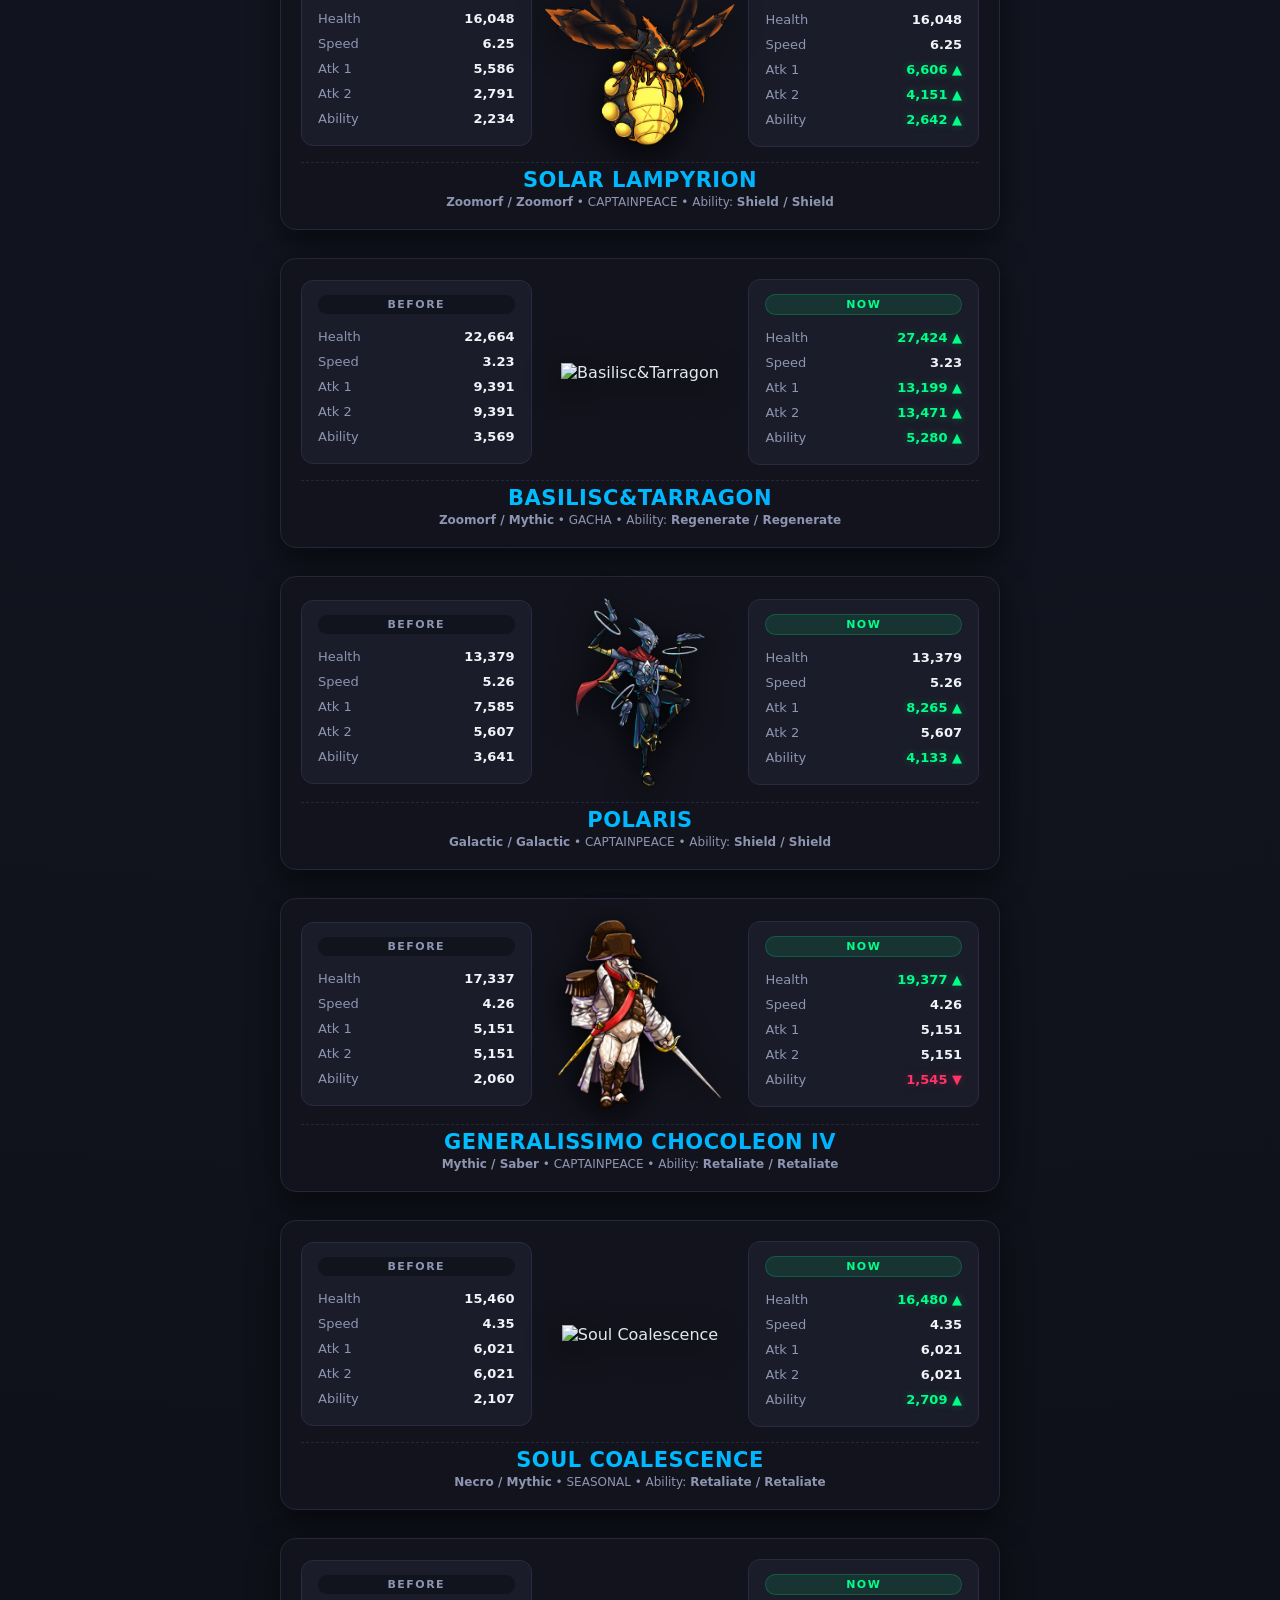
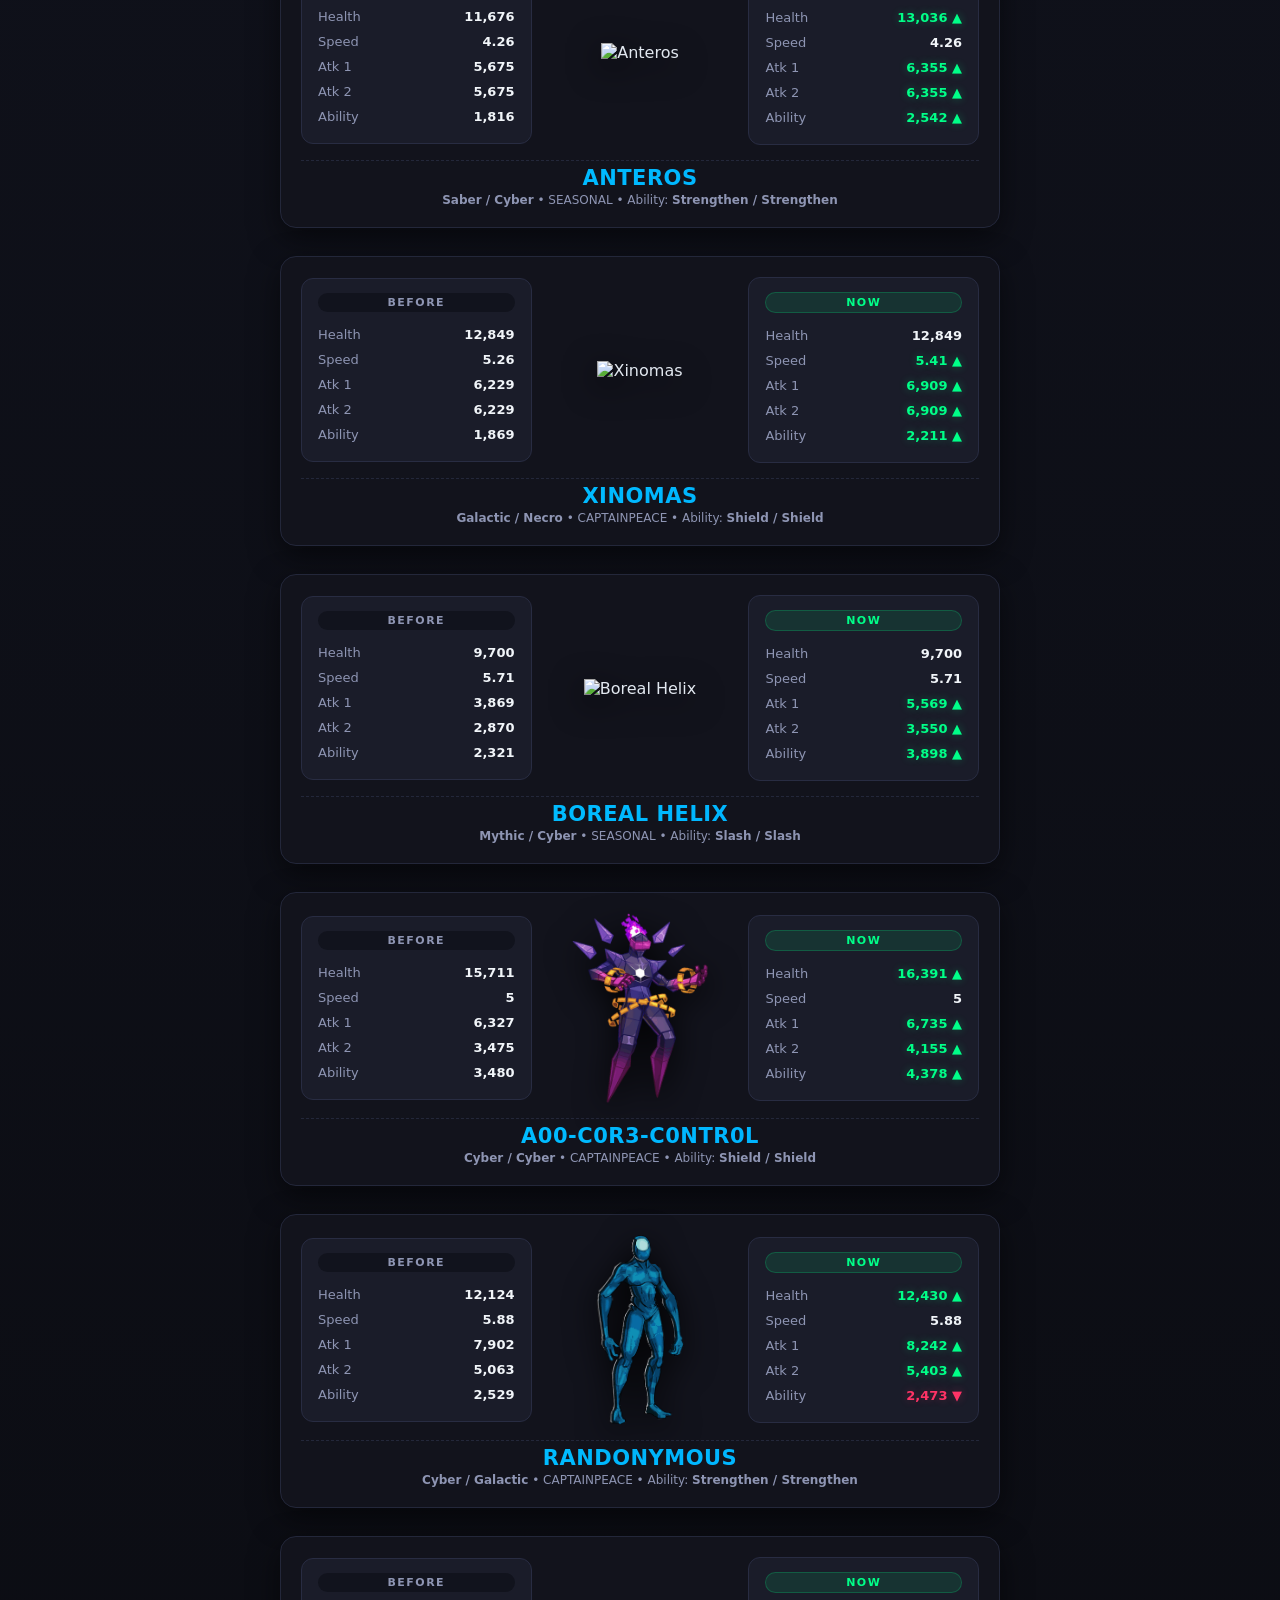
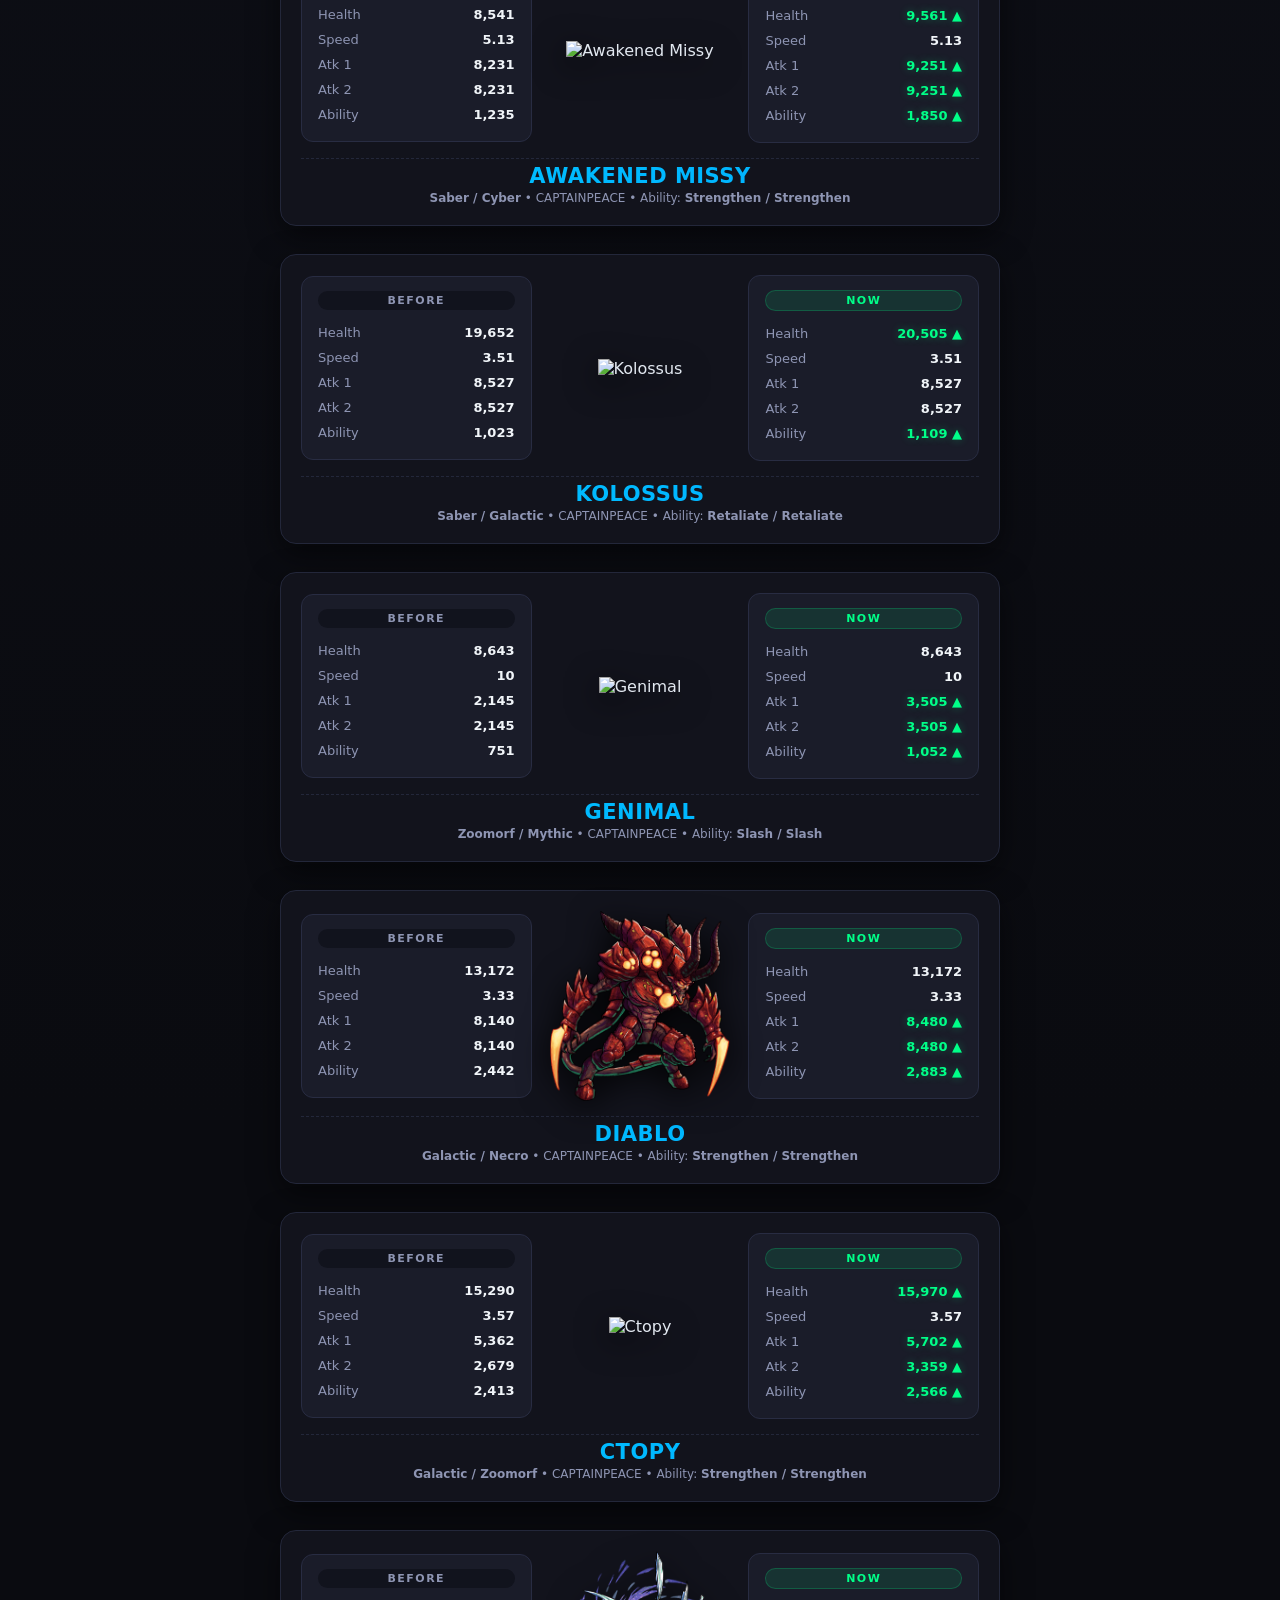
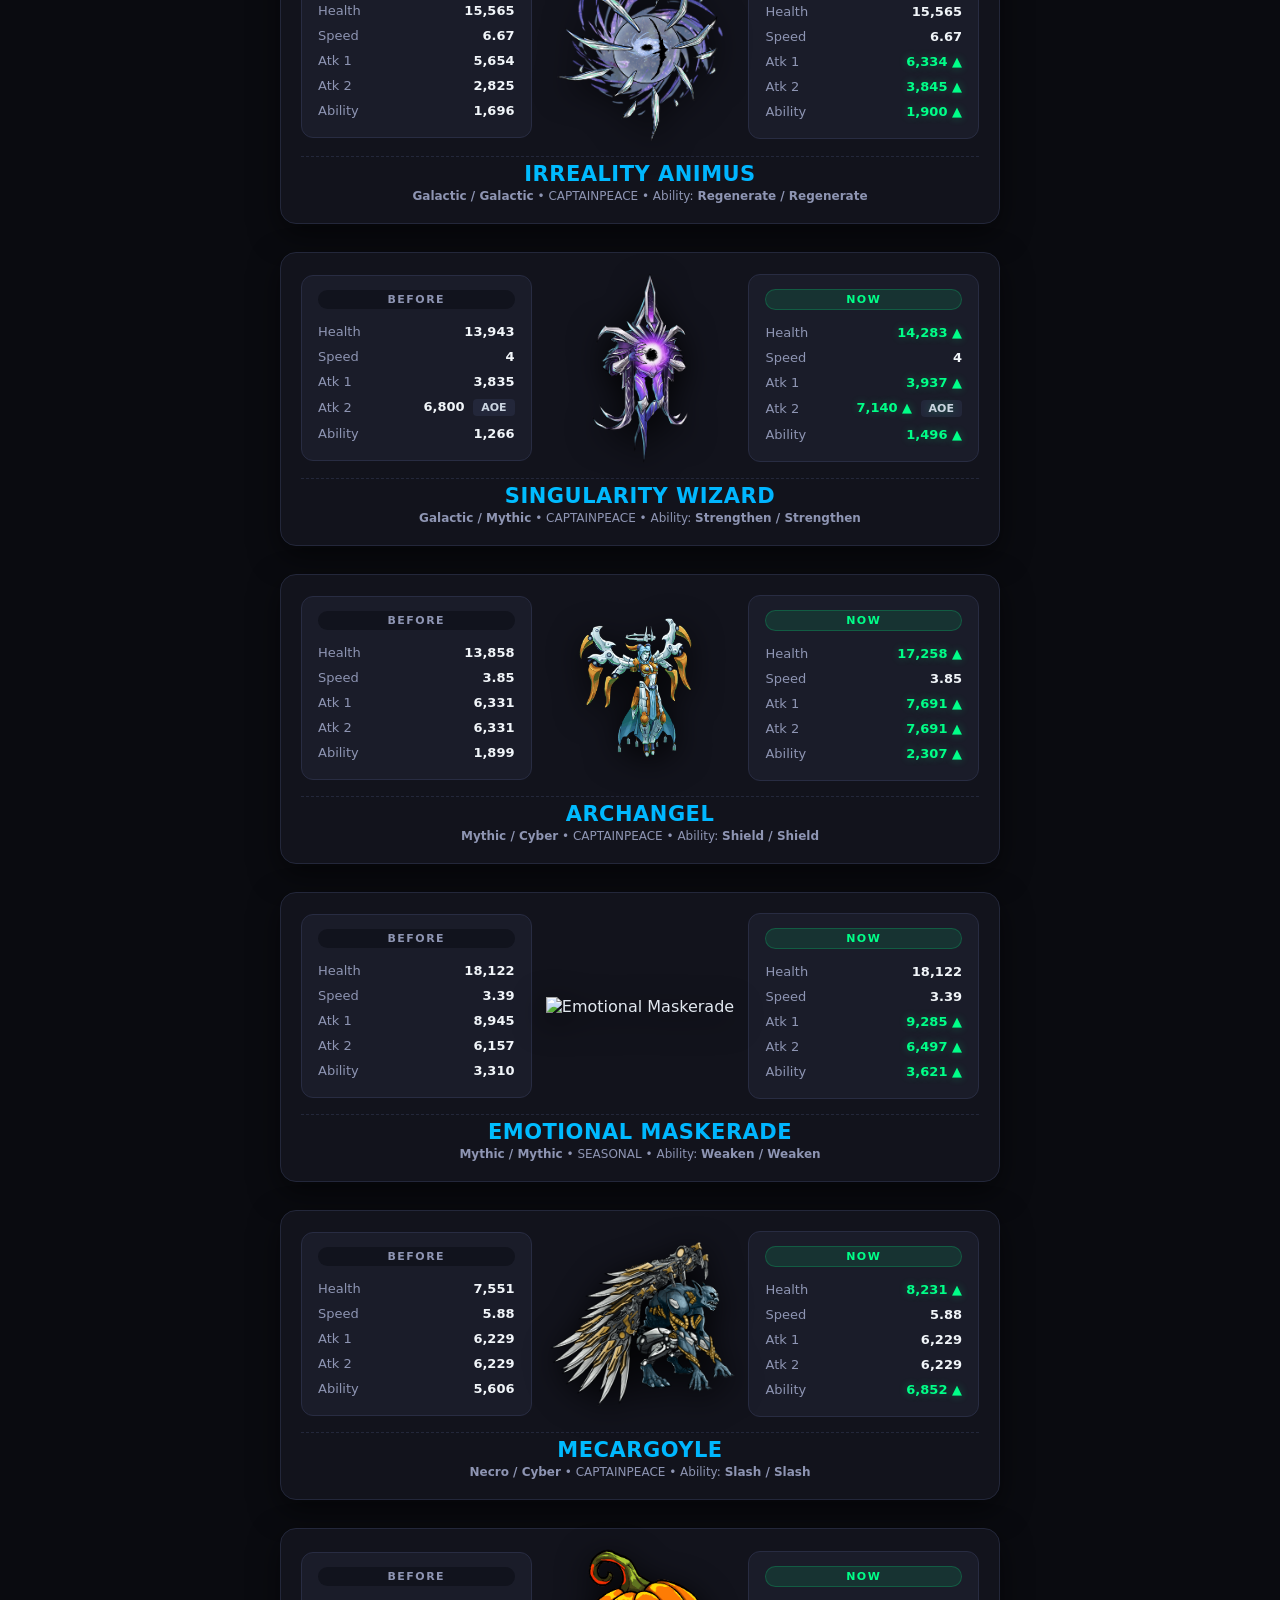
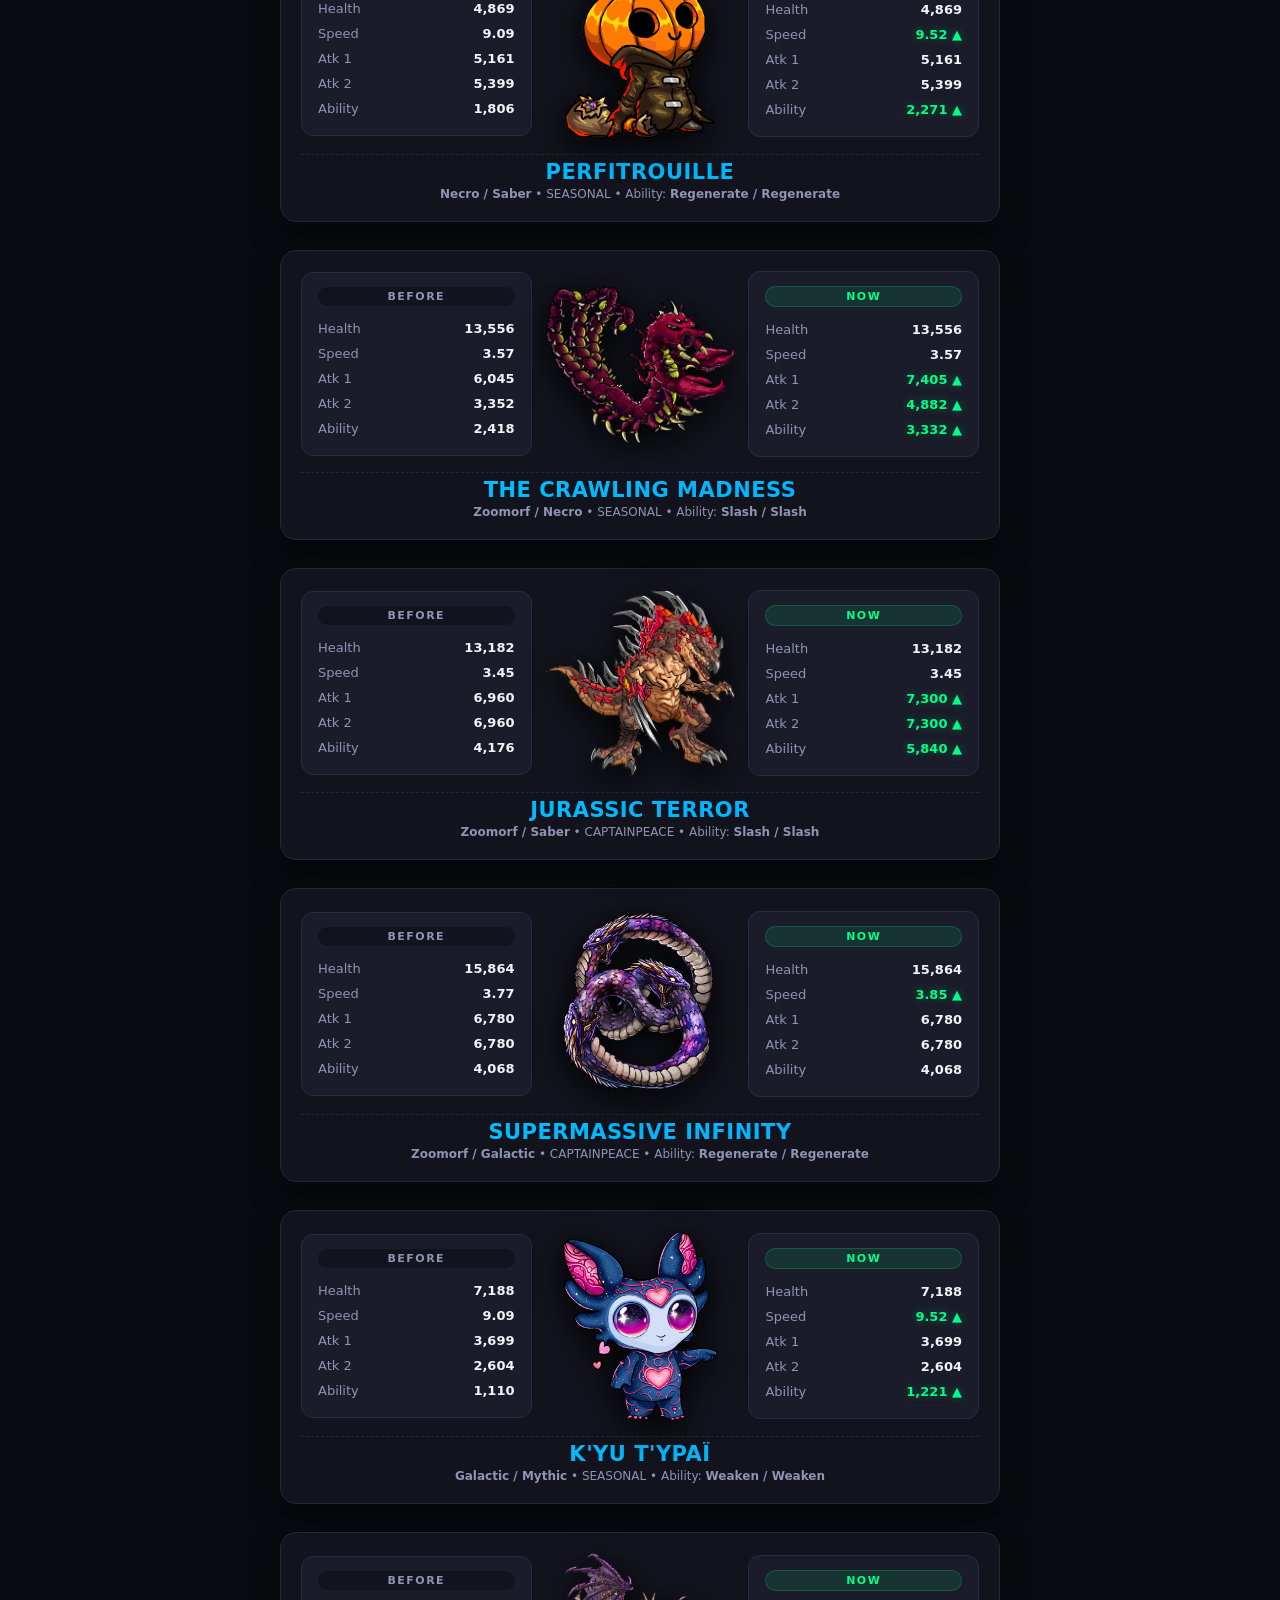
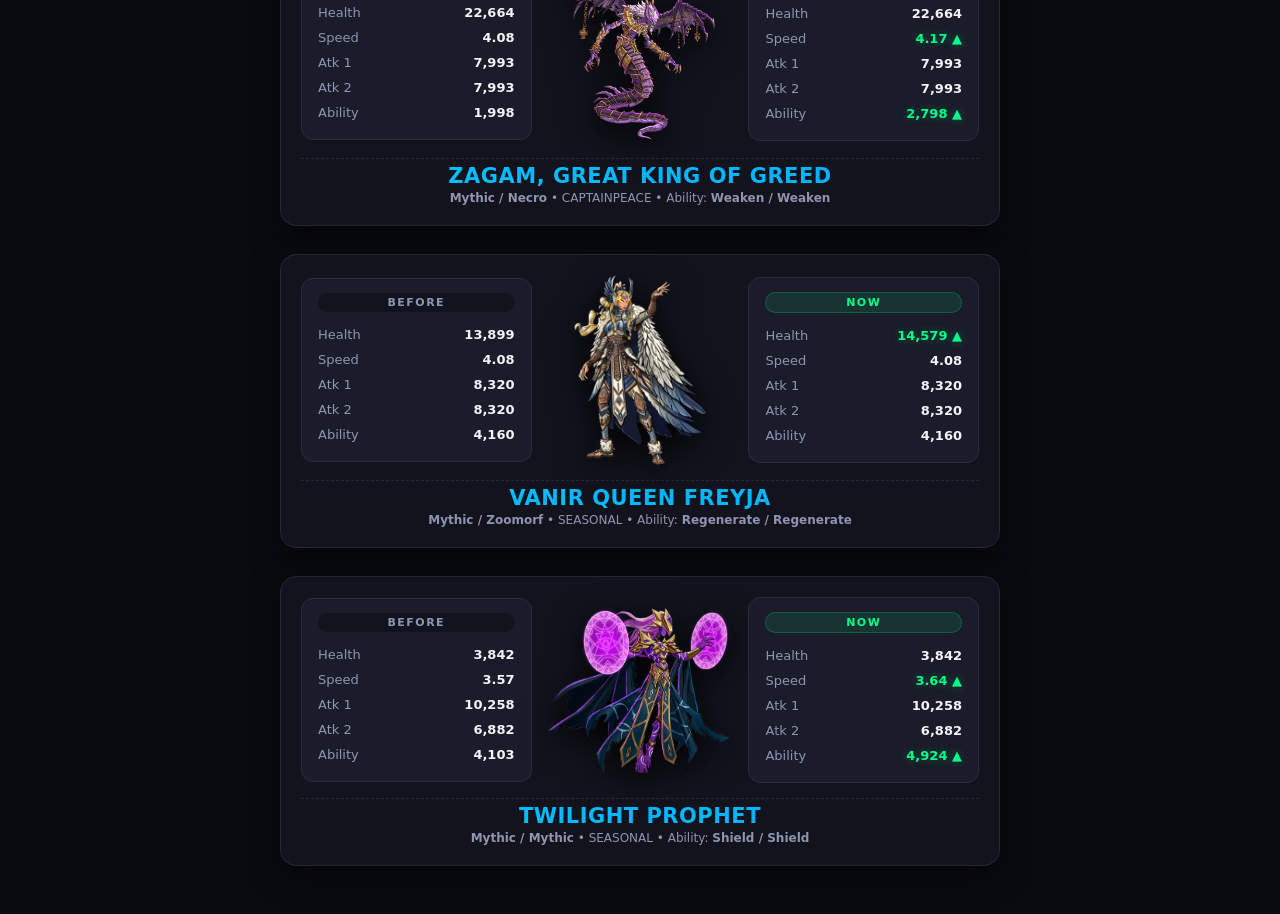
==== commit 8639f6e4: "Update changes_balance.html" ====
--- a/changes_balance.html
+++ b/changes_balance.html
@@ -2,6 +2,7 @@
 <html lang="en">
 <head>
 <meta charset="utf-8">
+<meta name="viewport" content="width=device-width, initial-scale=1.0">
 <title>Modified Mutants Preview - MGG</title>
 <style>
 :root {
@@ -37,6 +38,19 @@
     font-size: 24px;
     letter-spacing: 0.5px;
     margin-bottom: 15px;
+}
+
+/* Navigation Link back */
+.nav-back {
+    display: inline-block;
+    margin-bottom: 15px;
+    color: #00c3ff;
+    text-decoration: none;
+    font-weight: bold;
+    font-size: 14px;
+}
+.nav-back:hover {
+    text-decoration: underline;
 }
 
 /* Level Selector */
@@ -232,11 +246,21 @@
     font-size: 11px;
     margin-left: 4px;
 }
+
+.error-msg {
+    background: rgba(255, 51, 102, 0.1);
+    border: 1px solid var(--red-down);
+    color: #ff3366;
+    padding: 20px;
+    border-radius: 10px;
+    text-align: center;
+}
 </style>
 </head>
 <body>
 
 <div class="header-bar">
+    <a href="index.html" class="nav-back">← Back to Incentives</a>
     <h2 id="total-count">Modified Specimens (0)</h2>
     
     <!-- Level Buttons -->
@@ -268,7 +292,6 @@
     'F': 'Mythic'
 };
 
-// Helper function to resolve genes from Specimen ID (e.g. "Specimen_FD_03" -> "Mythic / Zoomorf")
 function getGenesFromSpecimen(specimenId) {
     const code = specimenId.replace(/^Specimen_/i, '').split('_')[0].toUpperCase();
     if (code.length >= 2) {
@@ -281,15 +304,18 @@
     return 'Unknown';
 }
 
-// Format numbers with commas (e.g. 13,599)
 function formatNum(num) {
     return Number(num).toLocaleString('en-US');
 }
 
-// Fetch JSON and initialize
 async function loadMutants() {
     try {
-        const response = await fetch('mutantes_modificados.json');
+        const response = await fetch('./mutantes_modificados.json');
+        
+        if (!response.ok) {
+            throw new Error(`HTTP error! status: ${response.status}`);
+        }
+        
         globalData = await response.json();
         
         const count = Object.keys(globalData).length;
@@ -298,11 +324,15 @@
         renderCards();
     } catch (e) {
         console.error("Error loading mutantes_modificados.json:", e);
-        document.getElementById('container').innerHTML = "<p style='text-align:center;'>Error loading JSON data.</p>";
+        document.getElementById('container').innerHTML = `
+            <div class="error-msg">
+                <h3>Error reading data</h3>
+                <p>Could not load <code>mutantes_modificados.json</code>.</p>
+                <p>Make sure the JSON file exists in the root folder of your repository.</p>
+            </div>`;
     }
 }
 
-// Change active level
 function changeLevel(lvl) {
     currentLevel = lvl;
     document.querySelectorAll('.lvl-btn').forEach(btn => {
@@ -311,36 +341,30 @@
     renderCards();
 }
 
-// Render mutant cards
 function renderCards() {
     const container = document.getElementById('container');
     container.innerHTML = '';
 
     for (const [specimenId, item] of Object.entries(globalData)) {
-        const oldData = item.old;
-        const newData = item.new;
-
-        // 1. Clean mutant name (remove "(Basic)")
-        const rawName = newData.Name || '';
+        const oldData = item.old || {};
+        const newData = item.new || {};
+
+        const rawName = newData.Name || specimenId;
         const name = rawName.replace(/\s*\(Basic\)/gi, '').trim();
 
-        // 2. Format image filename: "Specimen_CA_11" -> "ca_11.png"
         const cleanImgName = specimenId.replace(/^Specimen_/i, '').toLowerCase();
         const imagePath = `images/${cleanImgName}.png`;
 
-        // 3. Resolve Genes
         const genes = getGenesFromSpecimen(specimenId);
 
-        const type = newData.Type;
-        const ability = newData.Name_of_Ability;
-        const isAOE = newData.Multiple.toLowerCase().includes('multi') || newData.Multiple.toLowerCase().includes('1p');
+        const type = newData.Type || 'N/A';
+        const ability = newData.Name_of_Ability || 'N/A';
+        const isAOE = newData.Multiple && (newData.Multiple.toLowerCase().includes('multi') || newData.Multiple.toLowerCase().includes('1p'));
         const aoeBadge = isAOE ? ' <span class="badge-tag">AOE</span>' : '';
 
-        // Stats for selected level
-        const oldLvl = oldData.levels[currentLevel] || {};
-        const newLvl = newData.levels[currentLevel] || {};
-
-        // Helper to compare and set up/down classes
+        const oldLvl = (oldData.levels && oldData.levels[currentLevel]) || {};
+        const newLvl = (newData.levels && newData.levels[currentLevel]) || {};
+
         function getStatRow(label, oldVal, newVal, isFloat = false) {
             let cls = '';
             let symbol = '';
@@ -362,7 +386,6 @@
             };
         }
 
-        // Special row for Atk 2 with AOE badge
         function getAtk2Row(oldVal, newVal) {
             let cls = '';
             let symbol = '';
@@ -381,10 +404,8 @@
         const atk2 = getAtk2Row(oldLvl.Atk2 || 0, newLvl.Atk2 || 0);
         const hab = getStatRow('Ability', oldLvl.Ability_Atk1_pct || 0, newLvl.Ability_Atk1_pct || 0);
 
-        // Search text
         const searchKeywords = `${name} ${genes} ${type} ${ability} ${specimenId} ${cleanImgName}`.toLowerCase();
 
-        // Card HTML construction
         const cardHtml = `
         <div class="card" data-search="${searchKeywords}">
             <div class="card-body">
@@ -402,7 +423,7 @@
 
                 <!-- IMAGE -->
                 <div class="image-panel">
-                    <img src="${imagePath}" alt="${name}" onerror="this.src='https://via.placeholder.com/150x180/1a1c29/00c3ff?text=${encodeURIComponent(name)}';">
+                    <img src="${imagePath}" alt="${name}" onerror="this.onerror=null; this.src='https://via.placeholder.com/150x180/1a1c29/00c3ff?text=${encodeURIComponent(name)}';">
                 </div>
 
                 <!-- NOW -->
@@ -432,7 +453,6 @@
     filterCards();
 }
 
-// Filter cards with search input
 function filterCards() {
     let q = document.getElementById('search').value.toLowerCase();
     let cards = document.querySelectorAll('.card');
@@ -442,9 +462,8 @@
     });
 }
 
-// Load data when DOM is ready
 document.addEventListener('DOMContentLoaded', loadMutants);
 </script>
 
 </body>
-</html>+</html>
